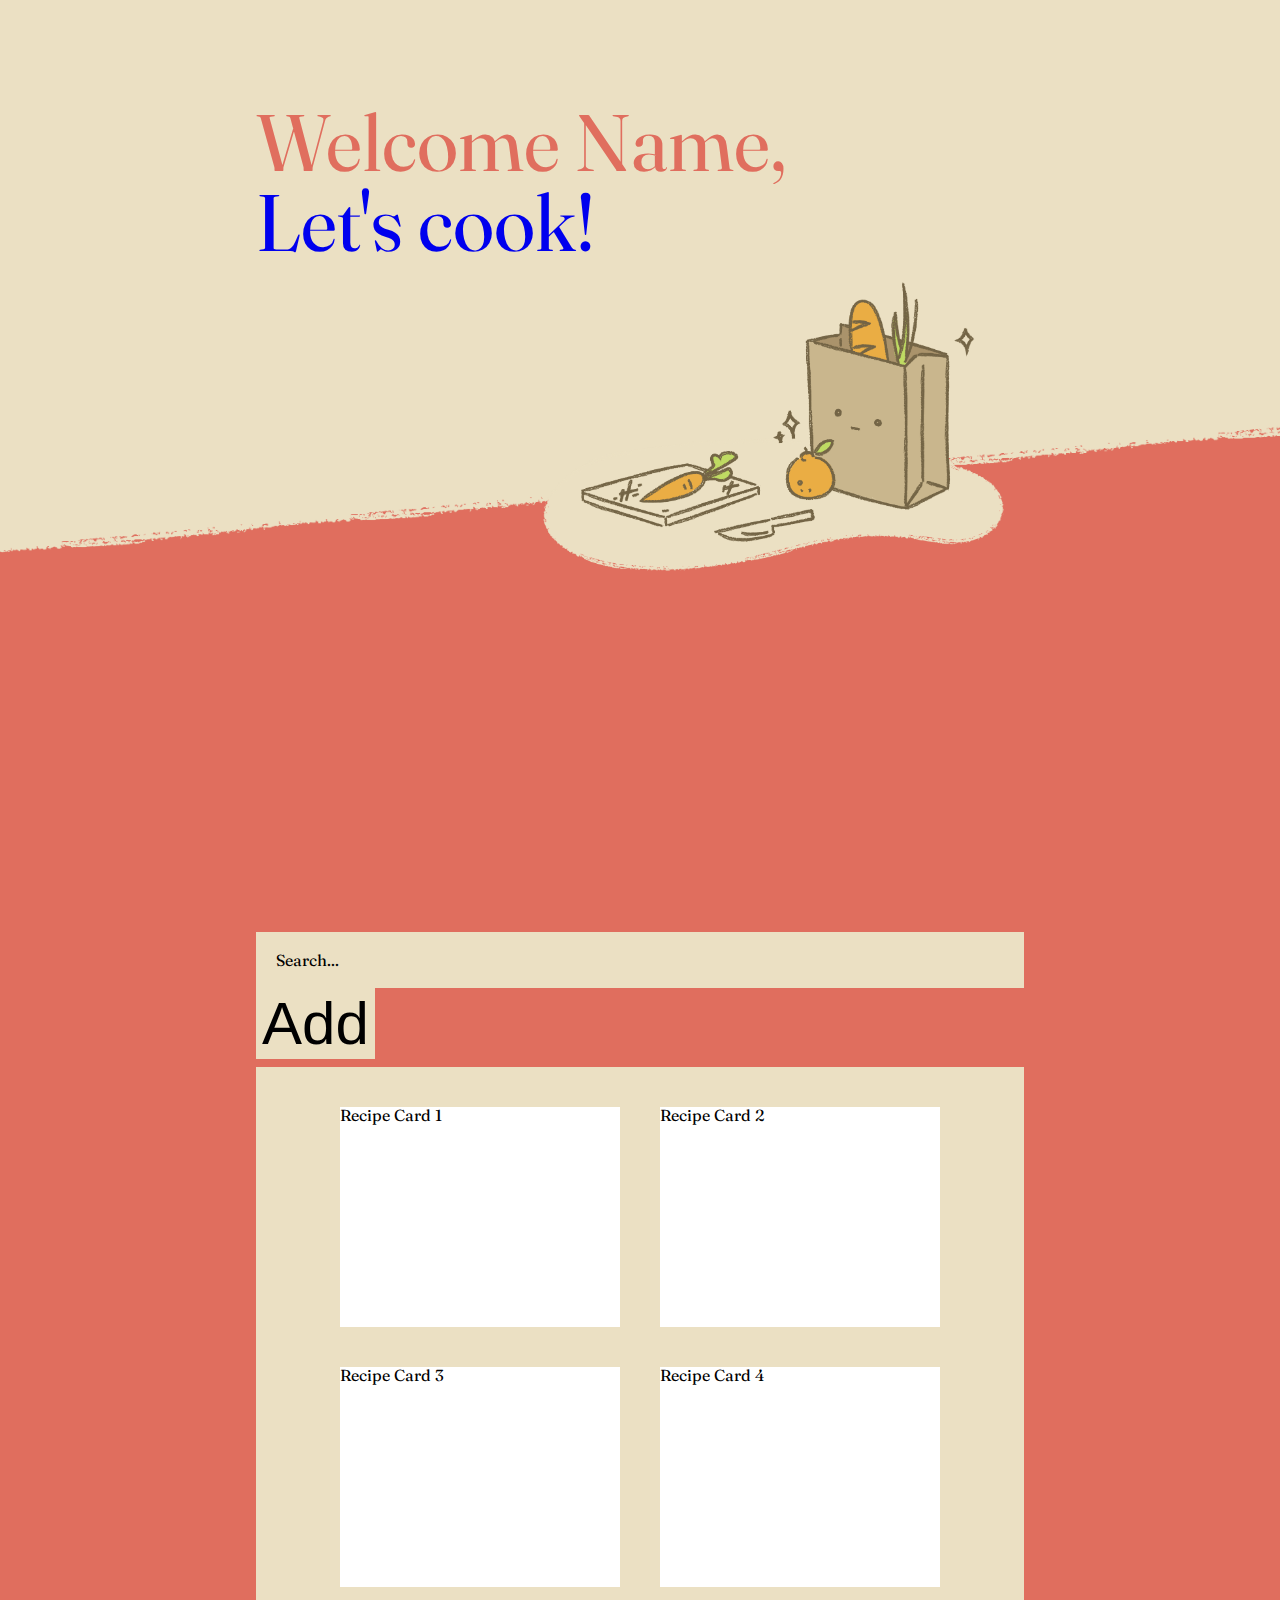
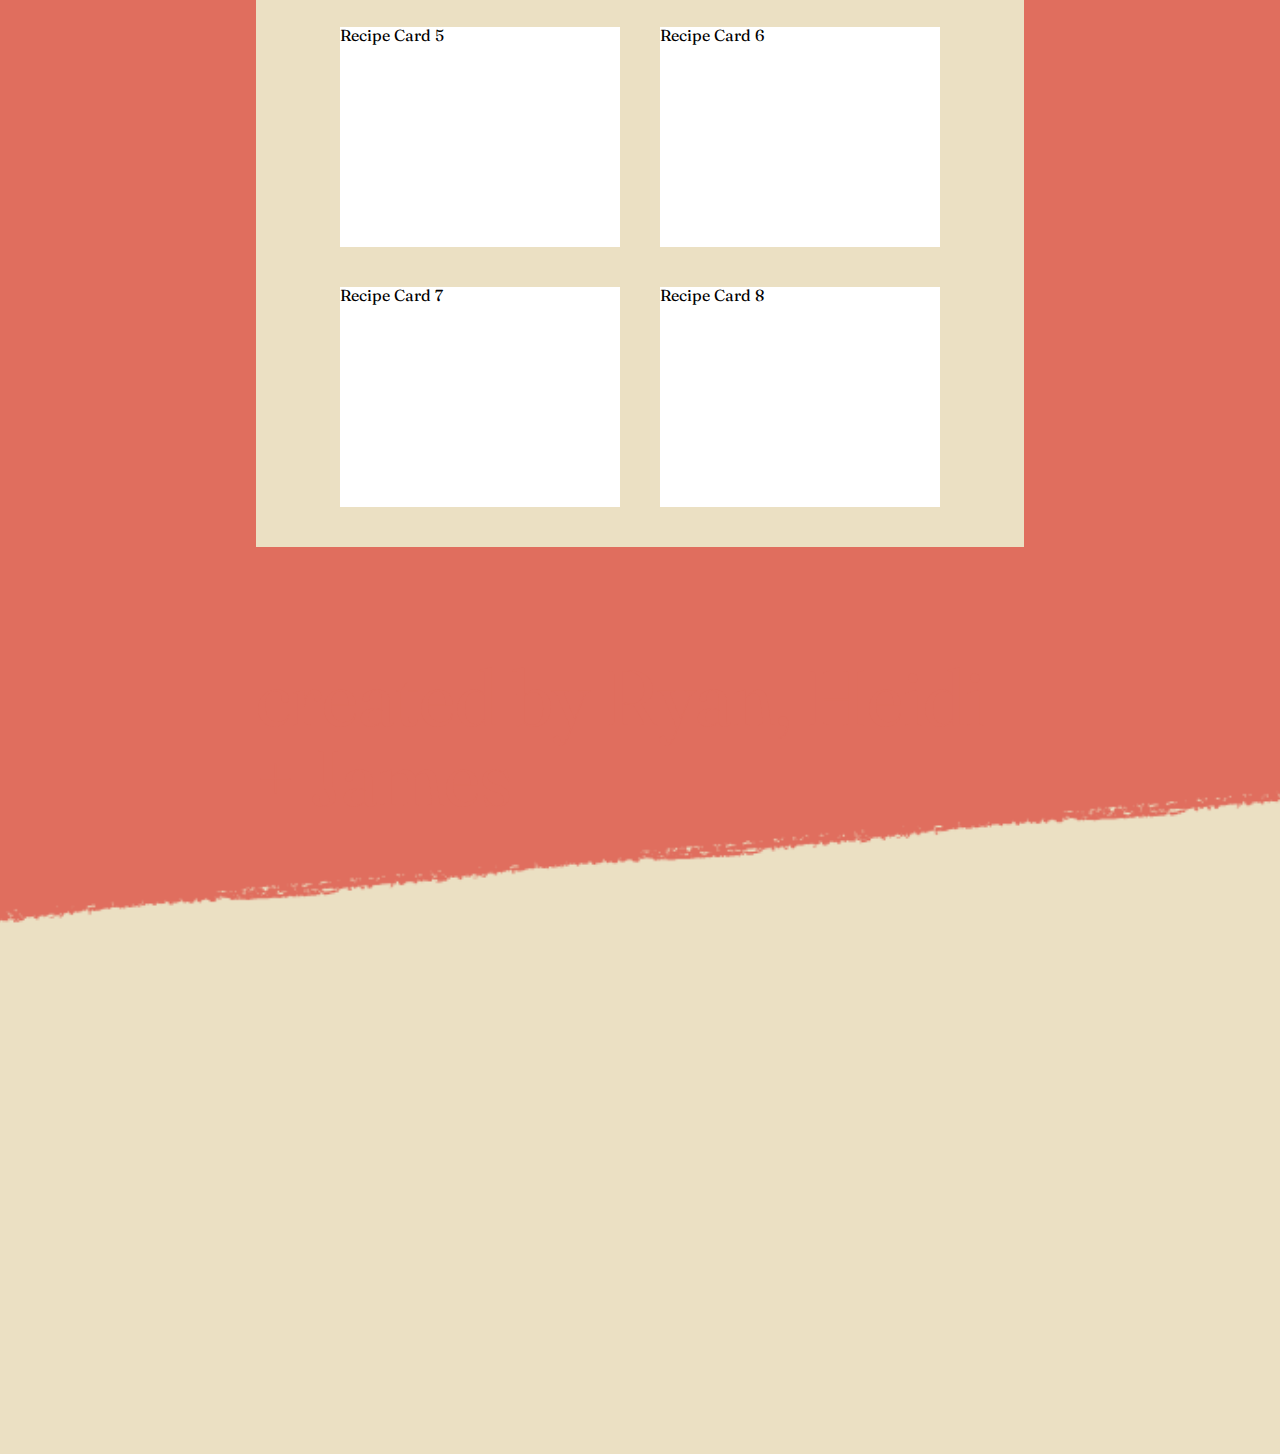
==== index.html @ f3c6aca8 "footer" ====
<!DOCTYPE html>
<html>
<head>
    <meta name="viewport" content="width=device-width, initial-scale=1">
    <link rel="stylesheet" type="text/css" href="css/style.css">
    <link href="https://fonts.googleapis.com/css2?family=Fraunces:ital,wght@1,600&display=swap" rel="stylesheet">
</head>
<body>

<!-- Header Start -->
<div class="head">
    <div id="welcome">
        Welcome Name, <br>
        <a href="#maincontent">Let's cook! </a> <br>
        <img id="welcomeart" src="img/bag.png" alt="Cute cutting board with brown grocery bag.">
    </div>
</div>
<!-- Header End -->

<!-- Content Start -->
<div id="addmenu">
    Add Manually / Add Via Link
    <br><br>
    <button onclick="toggleAdd()">Close</button><br>
</div>

<div id="maincontent">
    <br><br>
    <div id="searchbar">
        <div id="searchtext">
            Search...
        </div>
    </div>

    <button class="button" onclick="toggleAdd()">Add</button><br>

    <div id="recipegrid">
        <div class="recipecard">
            Recipe Card 1
        </div>
        <div class="recipecard">
            Recipe Card 2
        </div>
        <div class="recipecard">
            Recipe Card 3
        </div>
        <div class="recipecard">
            Recipe Card 4
        </div>
        <div class="recipecard">
            Recipe Card 5
        </div>
        <div class="recipecard">
            Recipe Card 6
        </div>
        <div class="recipecard">
            Recipe Card 7
        </div>
        <div class="recipecard">
            Recipe Card 8
        </div>
    </div>
</div>
<!-- Content End -->

<!-- Footer Start -->
<div class="foot">
    <div id="welcome">
      created by Ryan, Heidi + James <br>
        <!-- <img id="welcomeart" src="img/bag.png" alt="Cute cutting board with brown grocery bag."> -->
    </div>
</div>
<!-- Footer End -->

<script>
    function toggleAdd() {
      var x = document.getElementById("addmenu");
      if (x.style.display === "none") {
        x.style.display = "block";
      } else {
        x.style.display = "none";
      }
    }
</script>


</body>
</html>
---- css/style.css ----
/* RESET
   http://meyerweb.com/eric/tools/css/reset/ 2. v2.0 | 20110126
   License: none (public domain)
*/

html, body, div, span, applet, object, iframe,
h1, h2, h3, h4, h5, h6, p, blockquote, pre,
a, abbr, acronym, address, big, cite, code,
del, dfn, em, img, ins, kbd, q, s, samp,
small, strike, strong, sub, sup, tt, var,
b, u, i, center,
dl, dt, dd, ol, ul, li,
fieldset, form, label, legend,
table, caption, tbody, tfoot, thead, tr, th, td,
article, aside, canvas, details, embed,
figure, figcaption, footer, header, hgroup,
menu, nav, output, ruby, section, summary,
time, mark, audio, video {
  margin: 0;
  padding: 0;
  border: 0;
  font-size: 100%;
  font: inherit;
  vertical-align: baseline;
}
/* HTML5 display-role reset for older browsers */
article, aside, details, figcaption, figure,
footer, header, hgroup, menu, nav, section {
  display: block;
}
body {
  line-height: 1;
}
ol, ul {
  list-style: none;
}
blockquote, q {
  quotes: none;
}
blockquote:before, blockquote:after,
q:before, q:after {
  content: '';
  content: none;
}
table {
  border-collapse: collapse;
  border-spacing: 0;
}

/* END RESET */

/*
::-webkit-scrollbar {
  width: 10px;
}

::-webkit-scrollbar-track {
  background: #f1f1f1;
}

::-webkit-scrollbar-thumb {
  background: #888;
}

::-webkit-scrollbar-thumb:hover {
  background: #555;
}

::selection {
  background: #ebe0c3;
}
*/

a {
  text-decoration: none;
}

body, html {
    height: 100%;
    margin: 0;
}

body {
    background: #e06e5e;
    font-family: 'Fraunces', serif;
}

.head {
    background-image: url("../img/head.png");
    height: 100%;
    background-position: center;
    background-repeat: no-repeat;
    background-size: cover;
}

.foot {
    background-image: url("../img/foot.png");
    height: 100%;
    background-position: center;
    background-repeat: no-repeat;
    background-size: cover;
}

#welcome {
    margin: auto;
    font-size: 80px;
    color: #e06e5e;
    width: 60%;
    padding-top: 8%;
}

#welcomeart {
    margin: auto 0px auto auto;
    width: 60%;
    display:block;
    padding:20px;
}

#title {
    font-size: 60px;
}

#searchbar {
    background: #ebe0c3;
}

#searchtext {
   padding: 20px;
}

.button {
    font-size: 60px;
    background-color: #ebe0c3;
    border: none;
}

#recipegrid {
    background: #ebe0c3;
    display: flex;
    flex-direction: row;
    flex-wrap: wrap;
    margin-top: 1%;
    margin-bottom: 1%;
    padding: 20px;
    justify-content: center;
}

#maincontent {
    width:60%;
    margin: auto;
}

.recipecard {
    width: 280px;
    height: 220px;
    margin: 20px;
    background: white;
}

#addmenu {
    font-size: 20px;
    background: #ebe0c3;
    display: none;
    padding: 20px;
    width: 50%;
    height: 60%;
    margin: auto;
    position: fixed;
    left: 50%;
    top: 50%;
    transform: translate(-50%, -50%);
}

/* MOBILE */
@media screen and (max-width: 768px) {
    #welcome {
        font-size: 40px;
        width: 80%;
    }
    #welcomeart {
        margin: auto;
        width: 100%;
    }
    .bg {
        height: 50%;
    }
    #maincontent {
        width: 80%;
    }
    #searchbar {
      margin-top: 5%;
    }
}
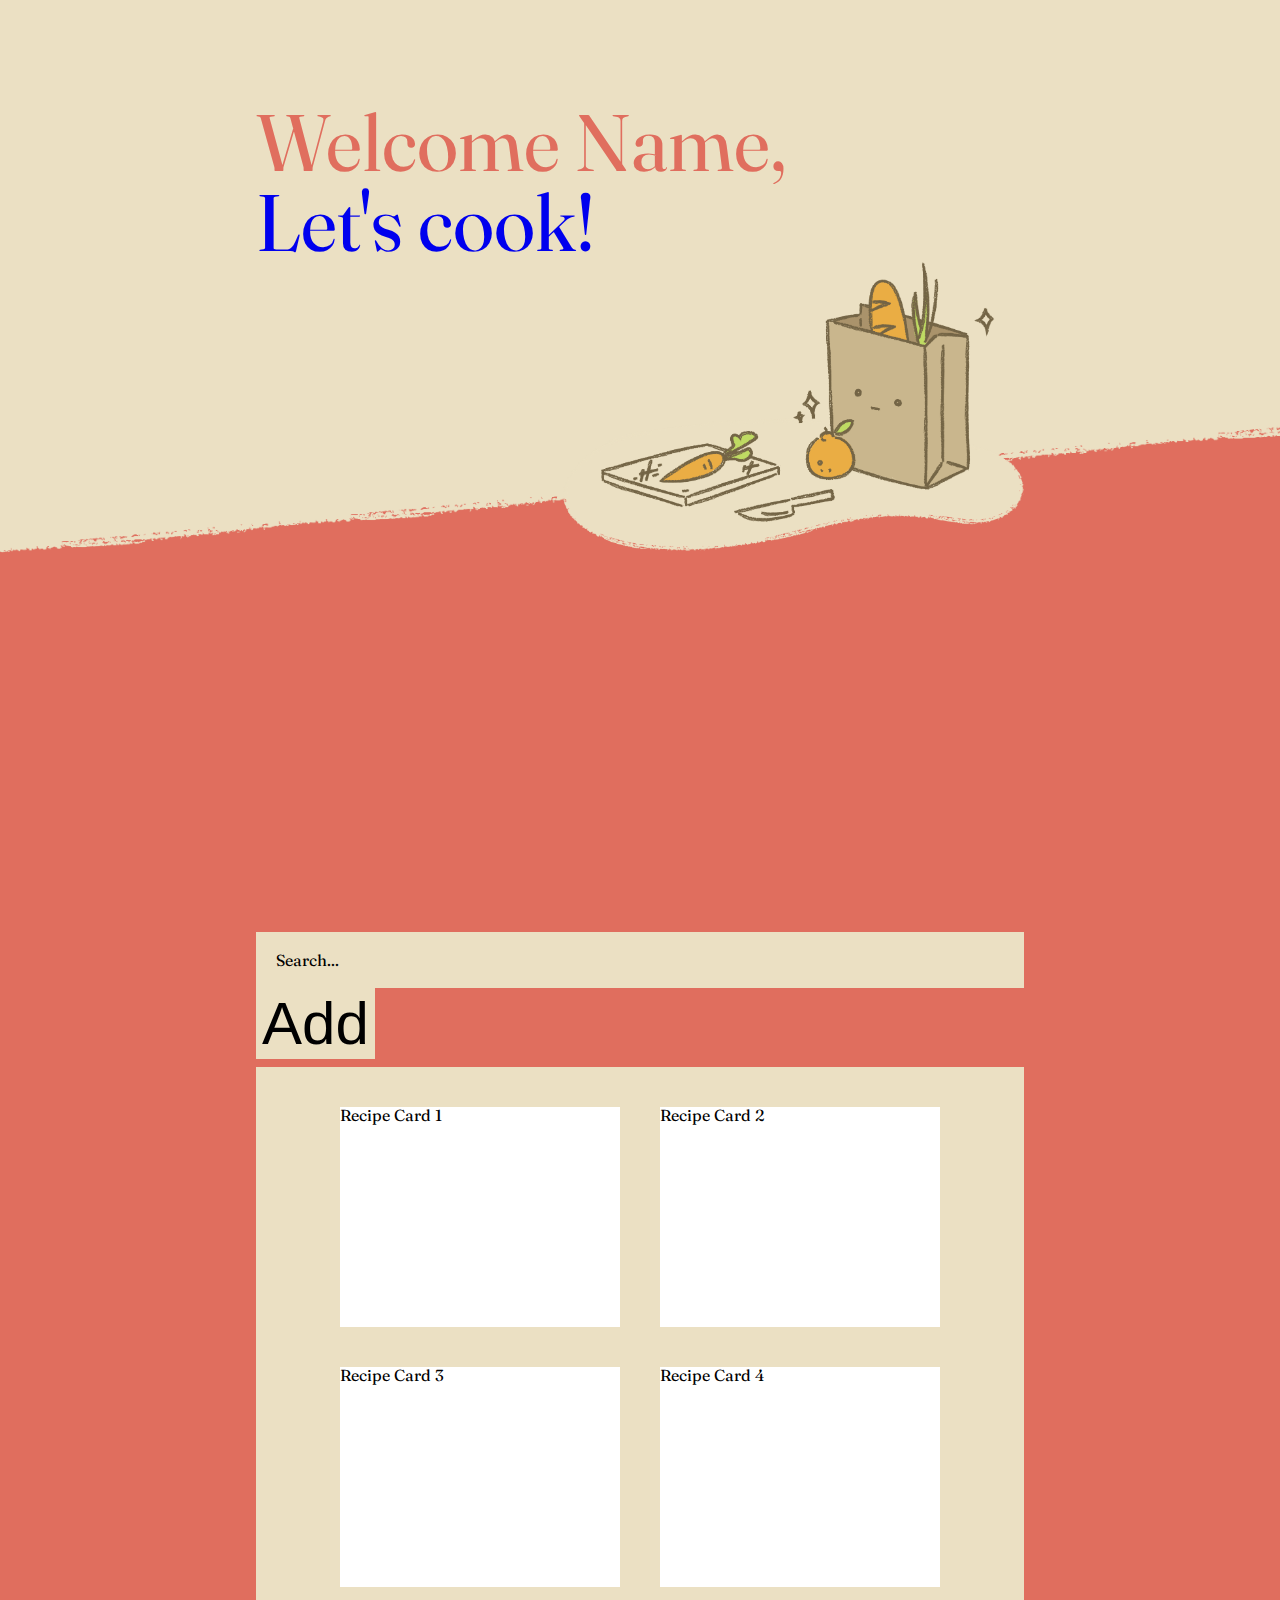
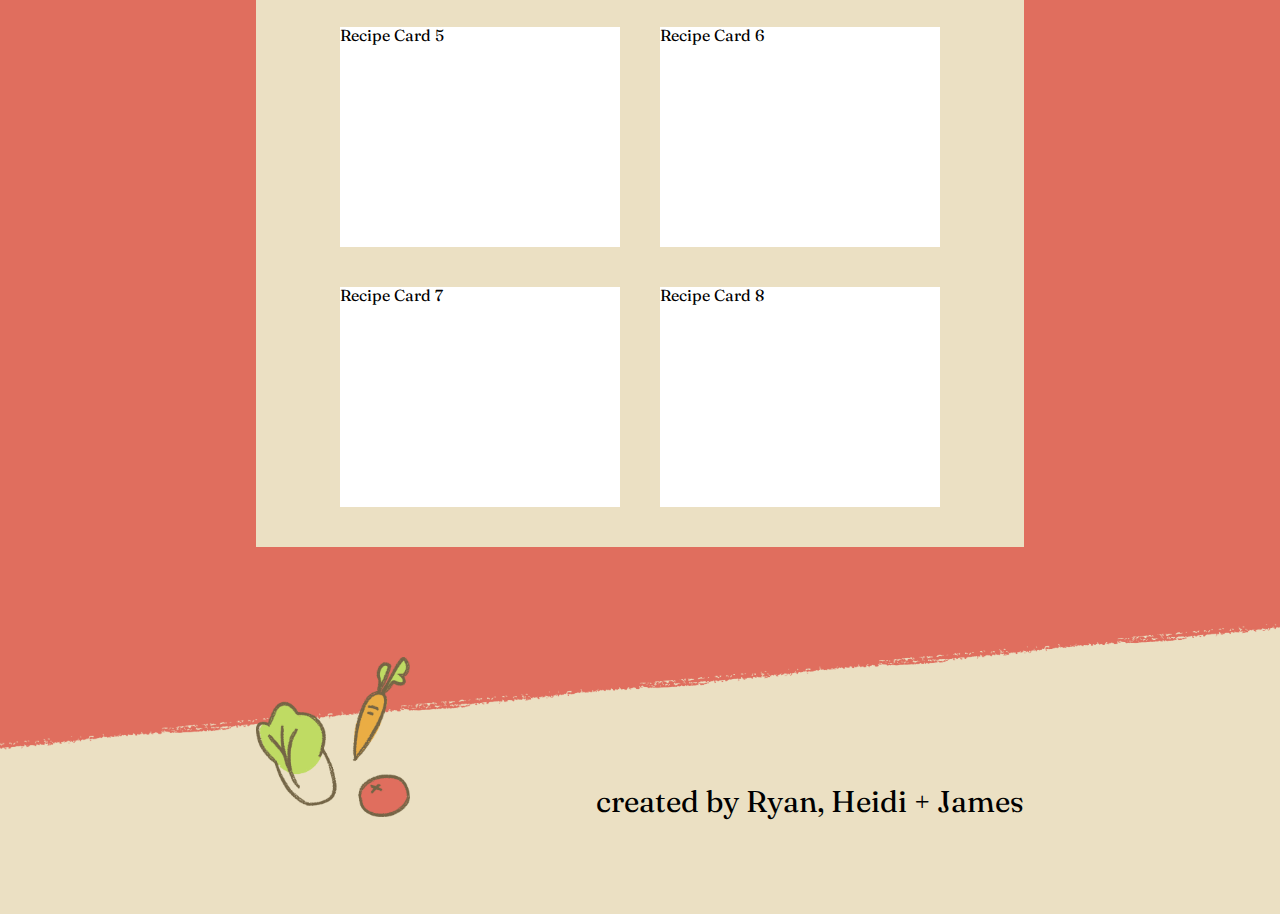
==== commit e62203bc: "footer" ====
--- a/index.html
+++ b/index.html
@@ -65,9 +65,9 @@
 
 <!-- Footer Start -->
 <div class="foot">
-    <div id="welcome">
+    <div id="goodbye">
+      <img id="goodbyeart" src="img/veg.png" alt="Vegetables.">
       created by Ryan, Heidi + James <br>
-        <!-- <img id="welcomeart" src="img/bag.png" alt="Cute cutting board with brown grocery bag."> -->
     </div>
 </div>
 <!-- Footer End -->
--- a/css/style.css
+++ b/css/style.css
@@ -93,14 +93,6 @@
     background-size: cover;
 }
 
-.foot {
-    background-image: url("../img/foot.png");
-    height: 100%;
-    background-position: center;
-    background-repeat: no-repeat;
-    background-size: cover;
-}
-
 #welcome {
     margin: auto;
     font-size: 80px;
@@ -113,7 +105,6 @@
     margin: auto 0px auto auto;
     width: 60%;
     display:block;
-    padding:20px;
 }
 
 #title {
@@ -171,6 +162,32 @@
     transform: translate(-50%, -50%);
 }
 
+.foot {
+    background-image: url("../img/foot.png");
+    height: 40%;
+    background-position: center;
+    background-repeat: no-repeat;
+    background-size: cover;
+}
+
+#goodbye {
+    font-size: 30px;
+    color: black;
+    margin: auto;
+    width: 60%;
+    padding-top: 8%;
+    display: flex;
+    justify-content: space-between;
+    flex-direction: row;
+    align-items: flex-end;
+}
+
+#goodbyeart {
+    margin: auto auto 0px 0px;
+    width: 20%;
+    display:block;
+}
+
 /* MOBILE */
 @media screen and (max-width: 768px) {
     #welcome {
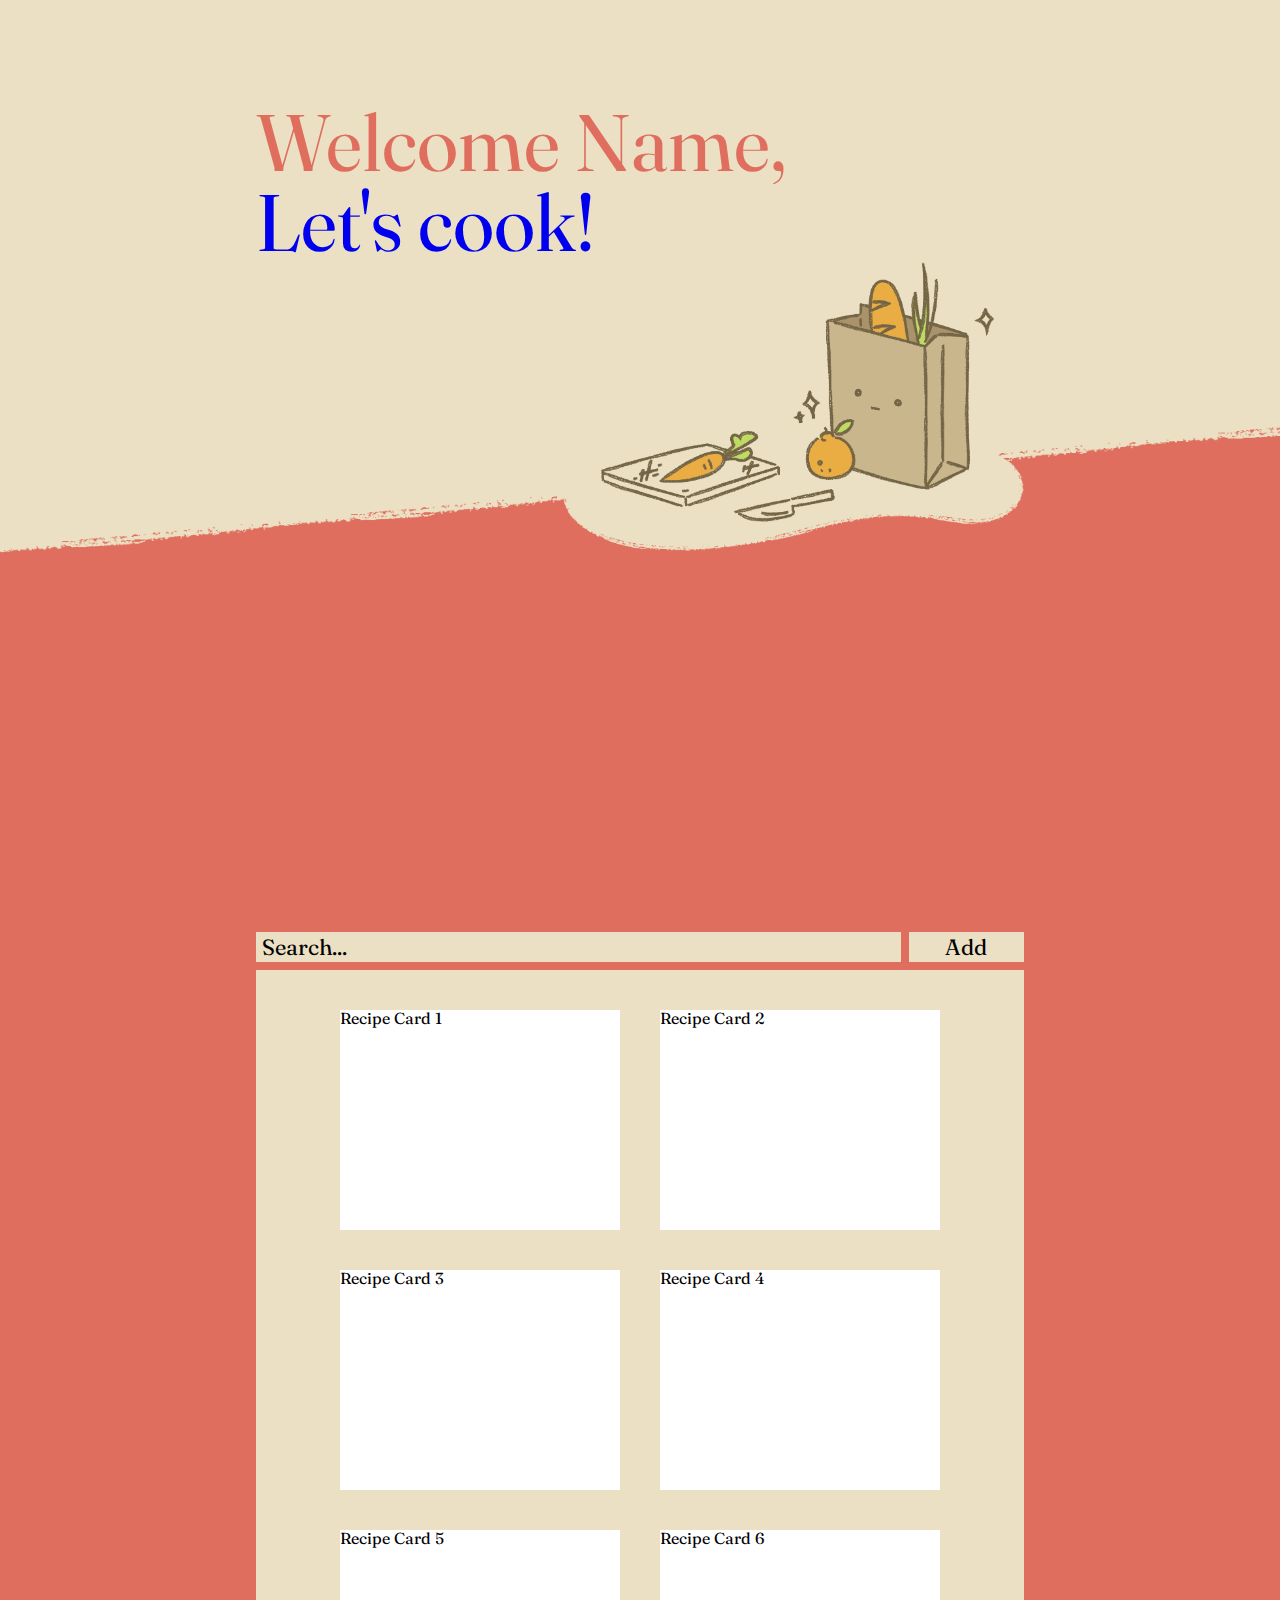
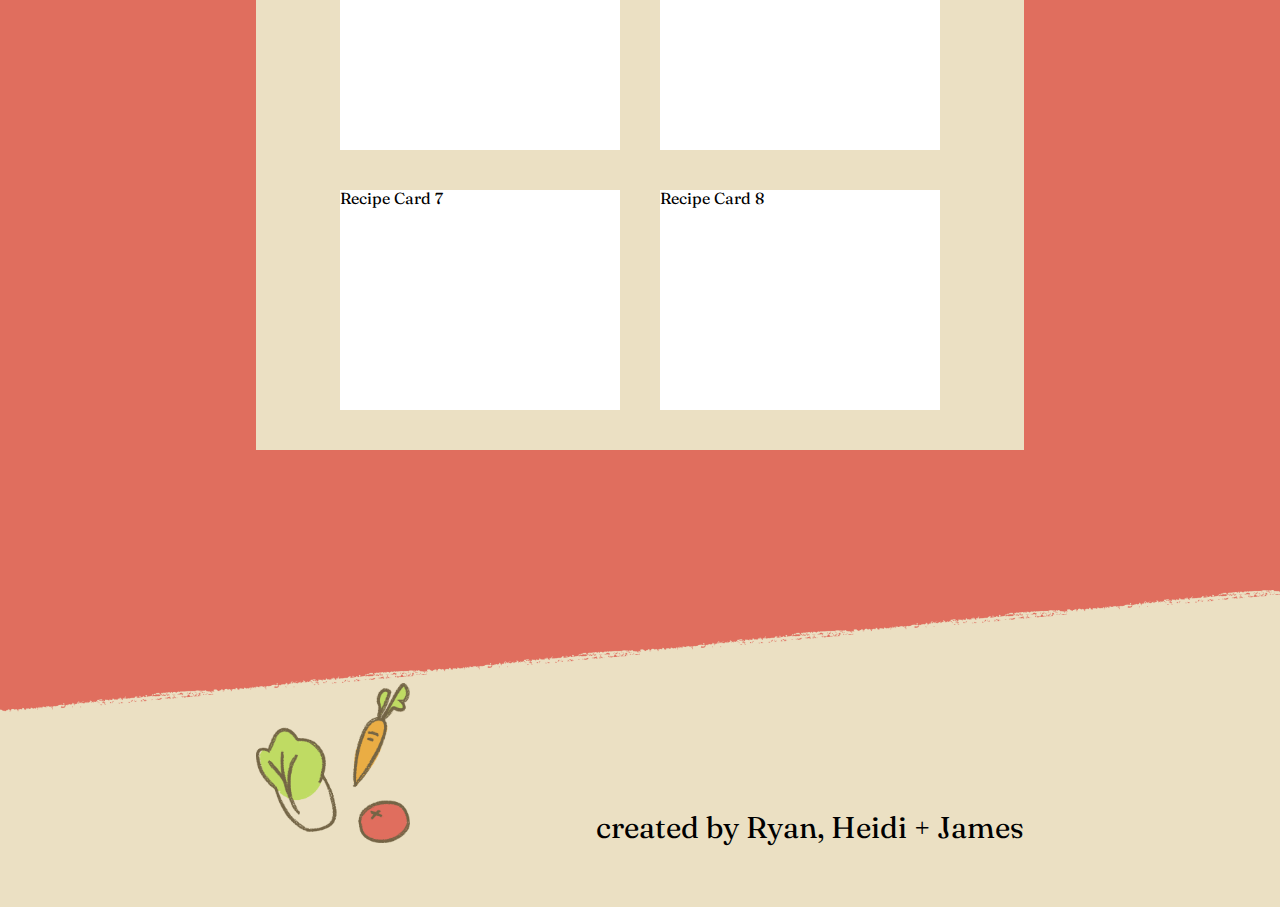
==== commit 932e06d8: "footer finally, search and add bar" ====
--- a/index.html
+++ b/index.html
@@ -26,13 +26,18 @@
 
 <div id="maincontent">
     <br><br>
-    <div id="searchbar">
-        <div id="searchtext">
-            Search...
+    <div id="searchaddbar">
+        <div id="searchbar">
+            <div id="searchbutton">
+                <button class="button">Search...</button><br>
+            </div>
+        </div>
+        <div id="addbutton">
+            <button class="button" onclick="toggleAdd()">Add</button><br>
         </div>
     </div>
 
-    <button class="button" onclick="toggleAdd()">Add</button><br>
+    
 
     <div id="recipegrid">
         <div class="recipecard">
--- a/css/style.css
+++ b/css/style.css
@@ -67,7 +67,7 @@
 }
 
 ::selection {
-  background: #ebe0c3;
+  background: var(--beige);
 }
 */
 
@@ -81,7 +81,9 @@
 }
 
 body {
-    background: #e06e5e;
+    --red: #e06e5e;
+    --beige: #ebe0c3;
+    background: var(--red);
     font-family: 'Fraunces', serif;
 }
 
@@ -96,7 +98,7 @@
 #welcome {
     margin: auto;
     font-size: 80px;
-    color: #e06e5e;
+    color: var(--red);
     width: 60%;
     padding-top: 8%;
 }
@@ -112,21 +114,32 @@
 }
 
 #searchbar {
-    background: #ebe0c3;
-}
-
-#searchtext {
-   padding: 20px;
+    background: var(--beige);
+    width:84%;
+}
+
+#searchbutton {
+   font-size: 22px;
 }
 
 .button {
-    font-size: 60px;
-    background-color: #ebe0c3;
+    font-size: 22px;
+    background-color: var(--beige);
     border: none;
+    font-family: 'Fraunces', serif;
+}
+
+#addbutton {
+    font-size: 22px;
+    background-color: var(--beige);
+    border: none;
+    font-family: 'Fraunces', serif;
+    width:15%;
+    text-align: center;
 }
 
 #recipegrid {
-    background: #ebe0c3;
+    background: var(--beige);
     display: flex;
     flex-direction: row;
     flex-wrap: wrap;
@@ -141,6 +154,18 @@
     margin: auto;
 }
 
+#searchaddbar {
+    /* display: grid;
+    height: 50%;
+    grid-template-columns: 1fr .1fr;
+    grid-template-rows: 1fr; */
+    display: flex;
+    height: 20%;
+    justify-content: space-between;
+    flex-direction: row;
+    align-items: flex-end;
+}
+
 .recipecard {
     width: 280px;
     height: 220px;
@@ -150,7 +175,7 @@
 
 #addmenu {
     font-size: 20px;
-    background: #ebe0c3;
+    background: var(--beige);
     display: none;
     padding: 20px;
     width: 50%;
@@ -164,18 +189,20 @@
 
 .foot {
     background-image: url("../img/foot.png");
-    height: 40%;
+    height: 50%;
     background-position: center;
     background-repeat: no-repeat;
     background-size: cover;
 }
 
 #goodbye {
+    box-sizing: border-box;
     font-size: 30px;
     color: black;
     margin: auto;
+    height: 100%;
     width: 60%;
-    padding-top: 8%;
+    padding-bottom: 5%;
     display: flex;
     justify-content: space-between;
     flex-direction: row;
@@ -207,4 +234,14 @@
     #searchbar {
       margin-top: 5%;
     }
-}
+    #goodbyeart {
+        margin: auto auto 10% auto;
+        width: 60%;
+    }
+    #goodbye {
+        flex-direction: column;
+        font-size:22px;
+        justify-content: flex-start;
+        align-items: center;
+    }
+}
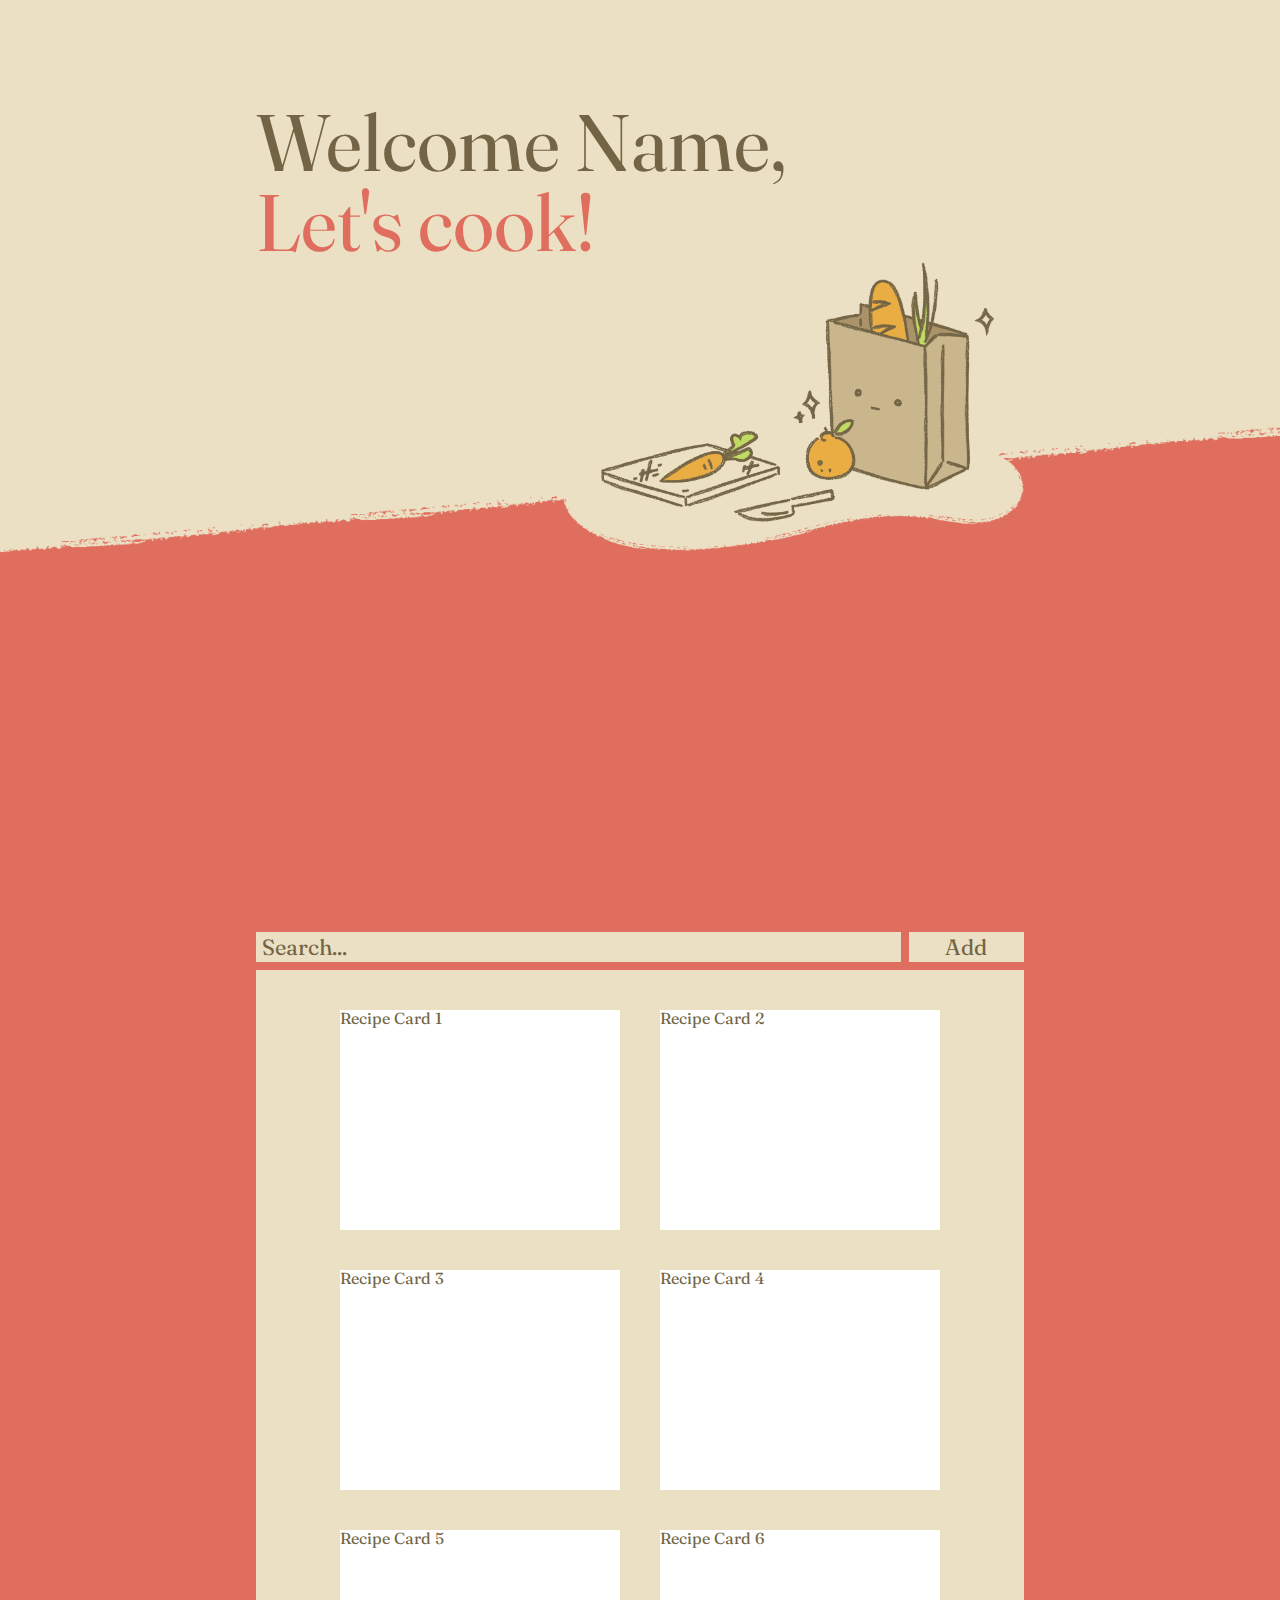
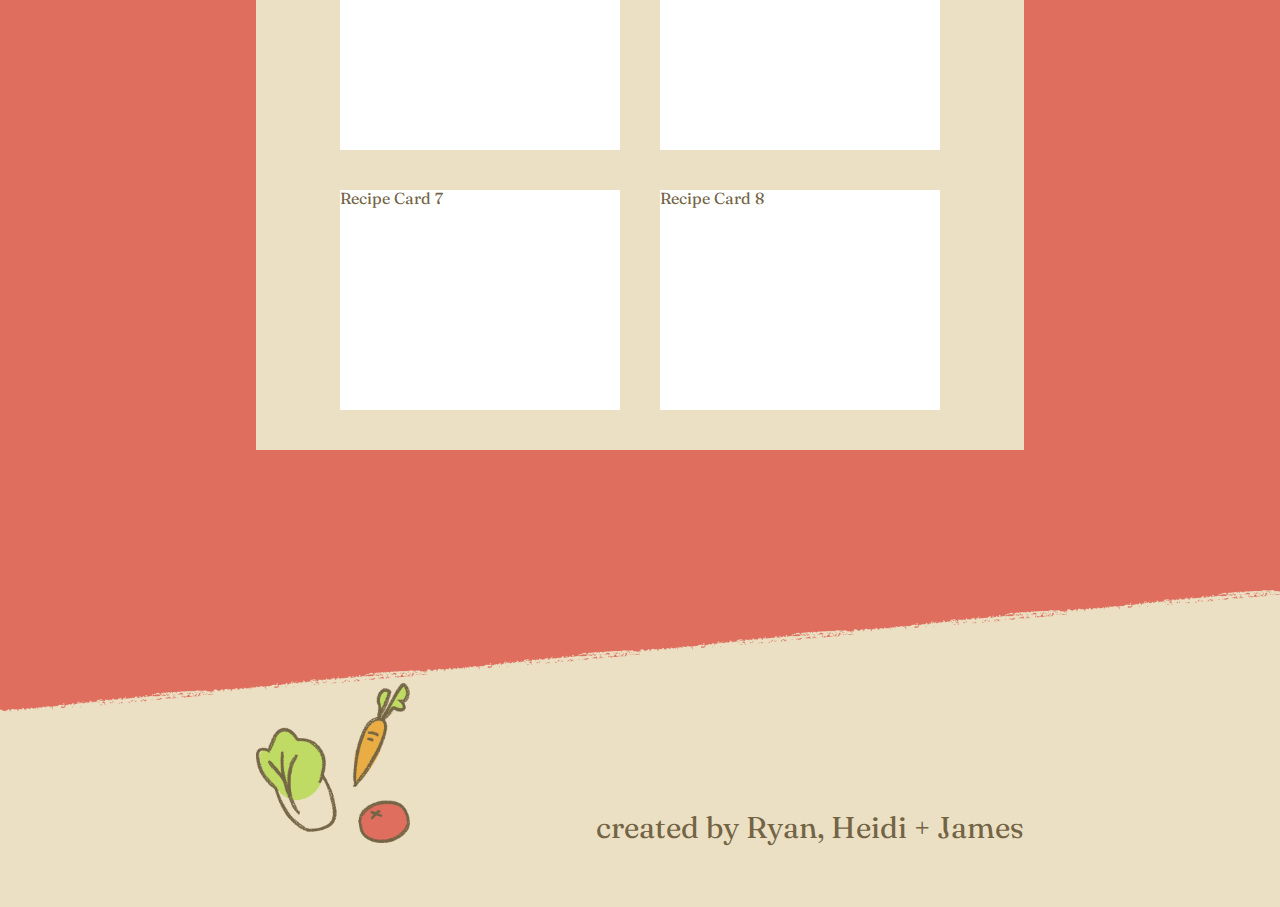
==== commit 9d45ff68: "color changes" ====
--- a/index.html
+++ b/index.html
@@ -36,8 +36,6 @@
             <button class="button" onclick="toggleAdd()">Add</button><br>
         </div>
     </div>
-
-    
 
     <div id="recipegrid">
         <div class="recipecard">
--- a/css/style.css
+++ b/css/style.css
@@ -83,9 +83,12 @@
 body {
     --red: #e06e5e;
     --beige: #ebe0c3;
+    --green: #bfdb63;
+    --brown: #736445;
     background: var(--red);
     font-family: 'Fraunces', serif;
-}
+    color: var(--brown);
+  }
 
 .head {
     background-image: url("../img/head.png");
@@ -98,7 +101,7 @@
 #welcome {
     margin: auto;
     font-size: 80px;
-    color: var(--red);
+    color: var(--brown);
     width: 60%;
     padding-top: 8%;
 }
@@ -107,6 +110,10 @@
     margin: auto 0px auto auto;
     width: 60%;
     display:block;
+}
+
+#welcome a {
+  color: var(--red);
 }
 
 #title {
@@ -127,6 +134,7 @@
     background-color: var(--beige);
     border: none;
     font-family: 'Fraunces', serif;
+    color: var(--brown);
 }
 
 #addbutton {
@@ -198,7 +206,7 @@
 #goodbye {
     box-sizing: border-box;
     font-size: 30px;
-    color: black;
+    color: var(--brown);
     margin: auto;
     height: 100%;
     width: 60%;
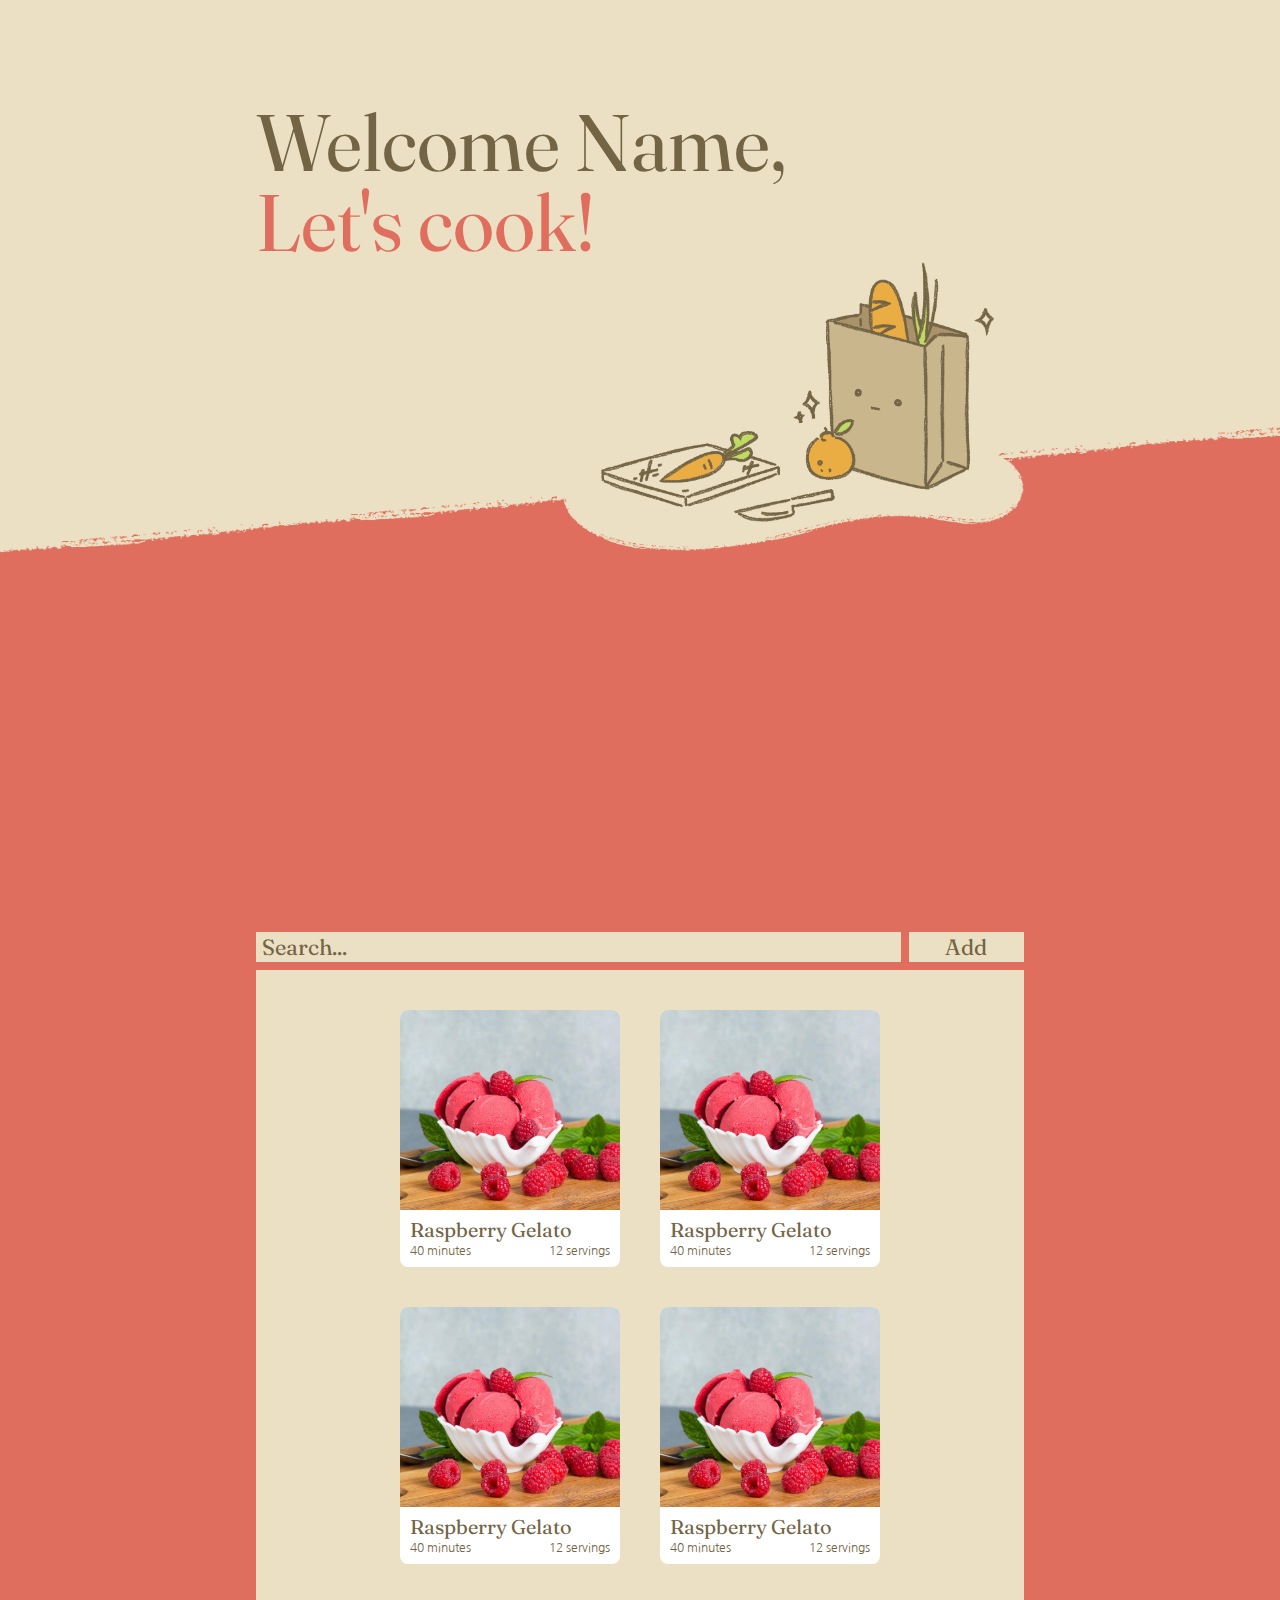
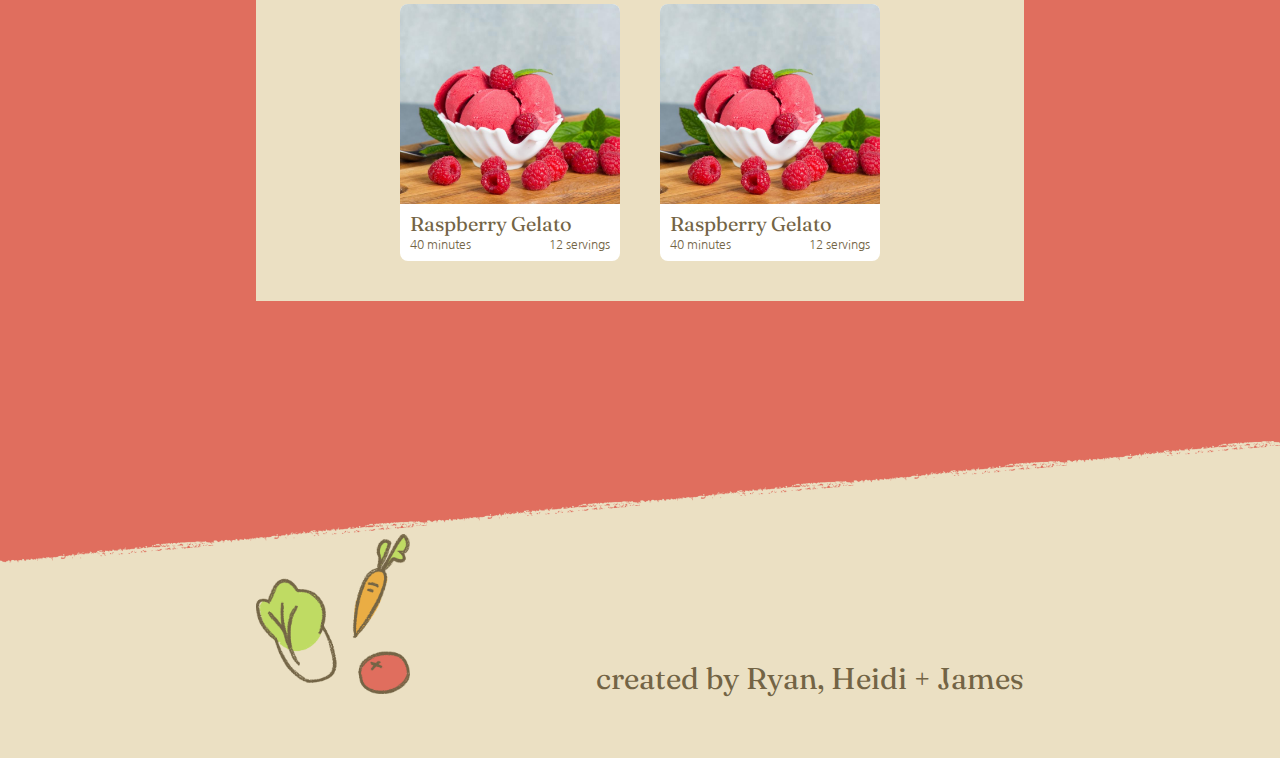
==== commit 515fc776: "recipe cards" ====
--- a/index.html
+++ b/index.html
@@ -4,6 +4,7 @@
     <meta name="viewport" content="width=device-width, initial-scale=1">
     <link rel="stylesheet" type="text/css" href="css/style.css">
     <link href="https://fonts.googleapis.com/css2?family=Fraunces:ital,wght@1,600&display=swap" rel="stylesheet">
+    <link href="https://fonts.googleapis.com/css2?family=Nanum+Gothic&display=swap" rel="stylesheet">
 </head>
 <body>
 
@@ -39,28 +40,64 @@
 
     <div id="recipegrid">
         <div class="recipecard">
-            Recipe Card 1
+            <img class="recipeimg" src="img/raspberryGelato.jpg" alt="Raspberry Gelato">
+            <div class="recipetext">
+                <div class="recipetitle">Raspberry Gelato</div>
+                <div class="recipeinfo">
+                   <div>40 minutes</div> 
+                   <div>12 servings</div>
+                </div>
+            </div>
         </div>
         <div class="recipecard">
-            Recipe Card 2
+            <img class="recipeimg" src="img/raspberryGelato.jpg" alt="Raspberry Gelato">
+            <div class="recipetext">
+                <div class="recipetitle">Raspberry Gelato</div>
+                <div class="recipeinfo">
+                   <div>40 minutes</div> 
+                   <div>12 servings</div>
+                </div>
+            </div>
         </div>
         <div class="recipecard">
-            Recipe Card 3
+            <img class="recipeimg" src="img/raspberryGelato.jpg" alt="Raspberry Gelato">
+            <div class="recipetext">
+                <div class="recipetitle">Raspberry Gelato</div>
+                <div class="recipeinfo">
+                   <div>40 minutes</div> 
+                   <div>12 servings</div>
+                </div>
+            </div>
         </div>
         <div class="recipecard">
-            Recipe Card 4
+            <img class="recipeimg" src="img/raspberryGelato.jpg" alt="Raspberry Gelato">
+            <div class="recipetext">
+                <div class="recipetitle">Raspberry Gelato</div>
+                <div class="recipeinfo">
+                   <div>40 minutes</div> 
+                   <div>12 servings</div>
+                </div>
+            </div>
         </div>
         <div class="recipecard">
-            Recipe Card 5
+            <img class="recipeimg" src="img/raspberryGelato.jpg" alt="Raspberry Gelato">
+            <div class="recipetext">
+                <div class="recipetitle">Raspberry Gelato</div>
+                <div class="recipeinfo">
+                   <div>40 minutes</div> 
+                   <div>12 servings</div>
+                </div>
+            </div>
         </div>
         <div class="recipecard">
-            Recipe Card 6
-        </div>
-        <div class="recipecard">
-            Recipe Card 7
-        </div>
-        <div class="recipecard">
-            Recipe Card 8
+            <img class="recipeimg" src="img/raspberryGelato.jpg" alt="Raspberry Gelato">
+            <div class="recipetext">
+                <div class="recipetitle">Raspberry Gelato</div>
+                <div class="recipeinfo">
+                   <div>40 minutes</div> 
+                   <div>12 servings</div>
+                </div>
+            </div>
         </div>
     </div>
 </div>
--- a/css/style.css
+++ b/css/style.css
@@ -175,10 +175,36 @@
 }
 
 .recipecard {
-    width: 280px;
-    height: 220px;
+    width: 220px;
+    height: auto;
     margin: 20px;
     background: white;
+    display: flex;
+    flex-direction: column;
+    border-radius: 8px;
+}
+
+.recipeimg {
+  height: 200px;
+  object-fit: cover;
+  border-radius: 8px 8px 0px 0px;
+}
+
+.recipetext {
+  padding: 10px;
+  font-size:12px;
+}
+
+.recipetitle {
+  font-size:20px;
+  padding-bottom:5px;
+}
+
+.recipeinfo {
+  font-family: 'Nanum Gothic', sans-serif;
+  display: flex;
+  flex-direction: row;
+  justify-content: space-between;
 }
 
 #addmenu {
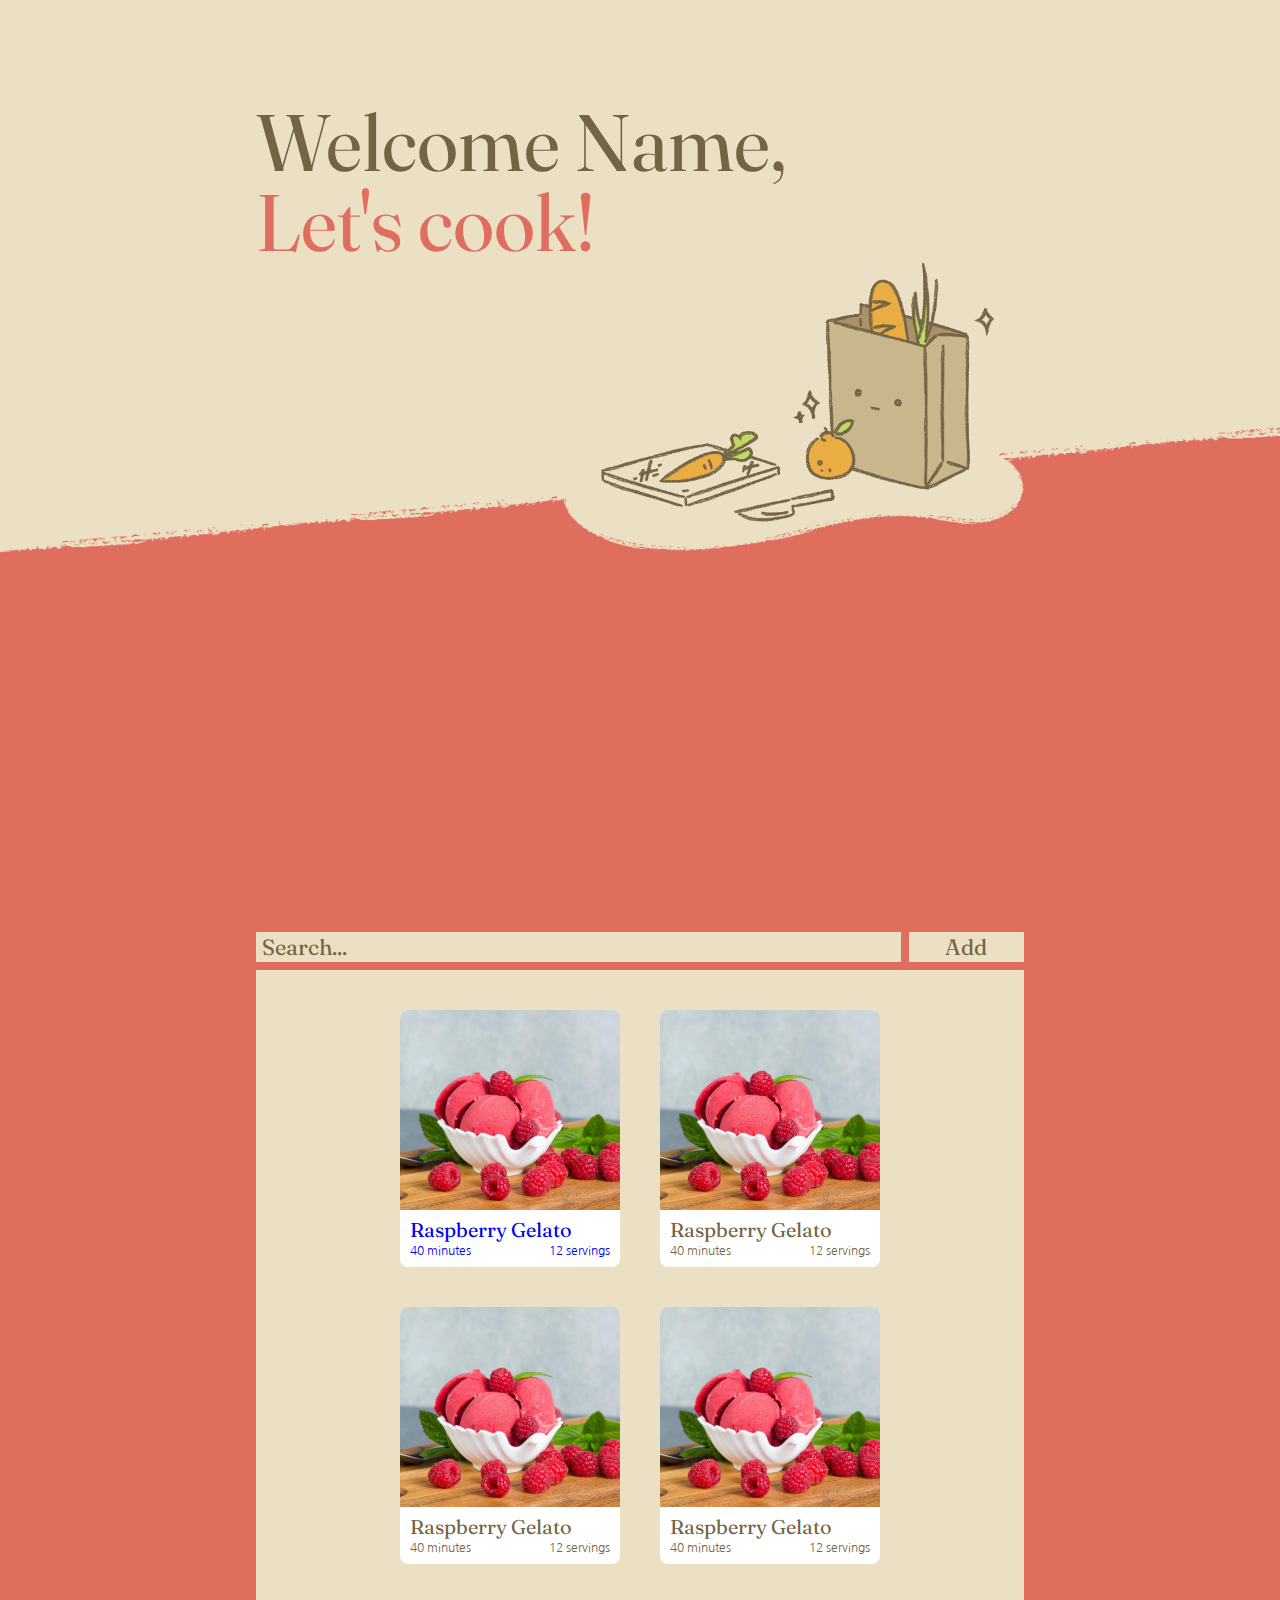
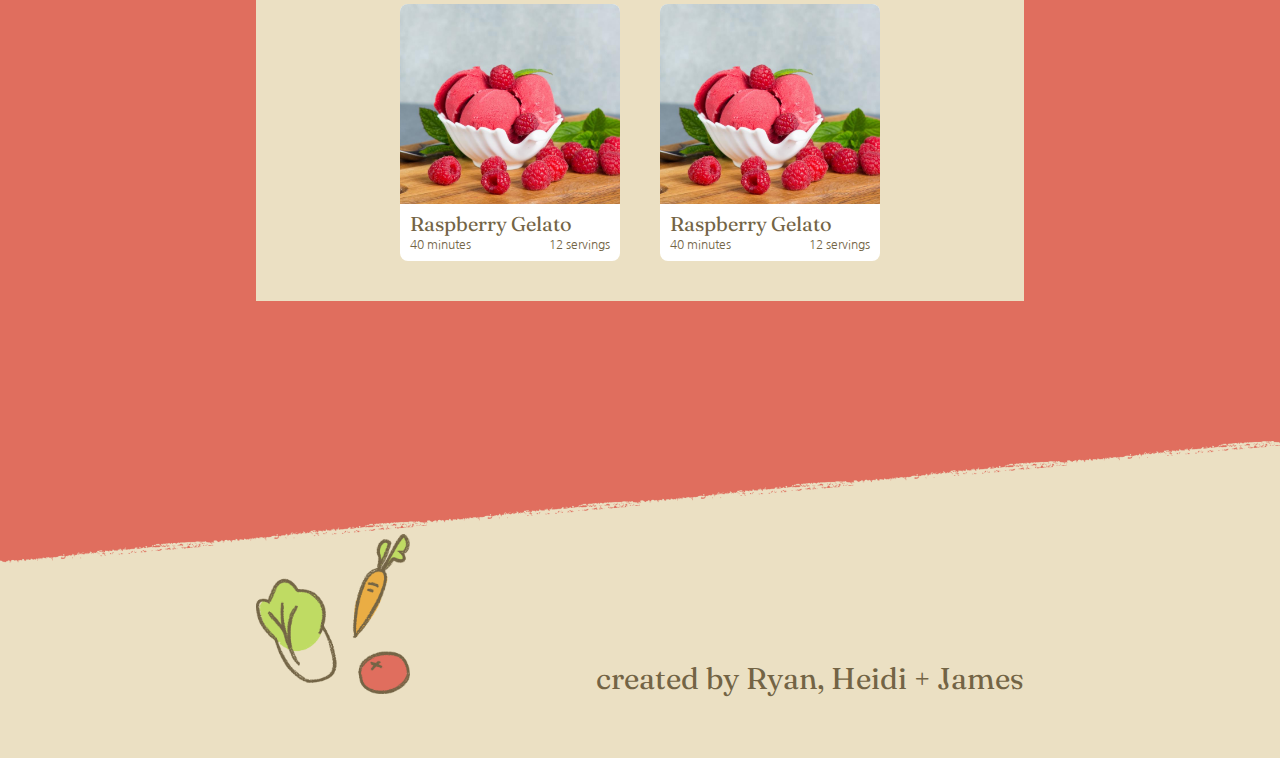
==== commit 1533bf46: "starting recipe page" ====
--- a/index.html
+++ b/index.html
@@ -39,16 +39,18 @@
     </div>
 
     <div id="recipegrid">
-        <div class="recipecard">
-            <img class="recipeimg" src="img/raspberryGelato.jpg" alt="Raspberry Gelato">
-            <div class="recipetext">
-                <div class="recipetitle">Raspberry Gelato</div>
-                <div class="recipeinfo">
-                   <div>40 minutes</div> 
-                   <div>12 servings</div>
-                </div>
+        <a href="recipe.html"> 
+            <div class="recipecard">
+                <img class="recipeimg" src="img/raspberryGelato.jpg" alt="Raspberry Gelato">
+                <div class="recipetext">
+                    <div class="recipetitle">Raspberry Gelato</div>
+                    <div class="recipeinfo">
+                    <div>40 minutes</div> 
+                    <div>12 servings</div>
+                    </div>
+                </div> 
             </div>
-        </div>
+        </a>
         <div class="recipecard">
             <img class="recipeimg" src="img/raspberryGelato.jpg" alt="Raspberry Gelato">
             <div class="recipetext">
--- a/css/style.css
+++ b/css/style.css
@@ -157,6 +157,13 @@
     justify-content: center;
 }
 
+#recipe {
+  width:100%;
+  background-color: var(--beige);
+  height: 500px;
+  margin-top:5%;
+}
+
 #maincontent {
     width:60%;
     margin: auto;
@@ -246,13 +253,16 @@
 #goodbyeart {
     margin: auto auto 0px 0px;
     width: 20%;
-    display:block;
+    display: block;
 }
 
 /* MOBILE */
 @media screen and (max-width: 768px) {
+    .head {
+      height: 65%;
+    }
     #welcome {
-        font-size: 40px;
+        font-size: 50px;
         width: 80%;
     }
     #welcomeart {
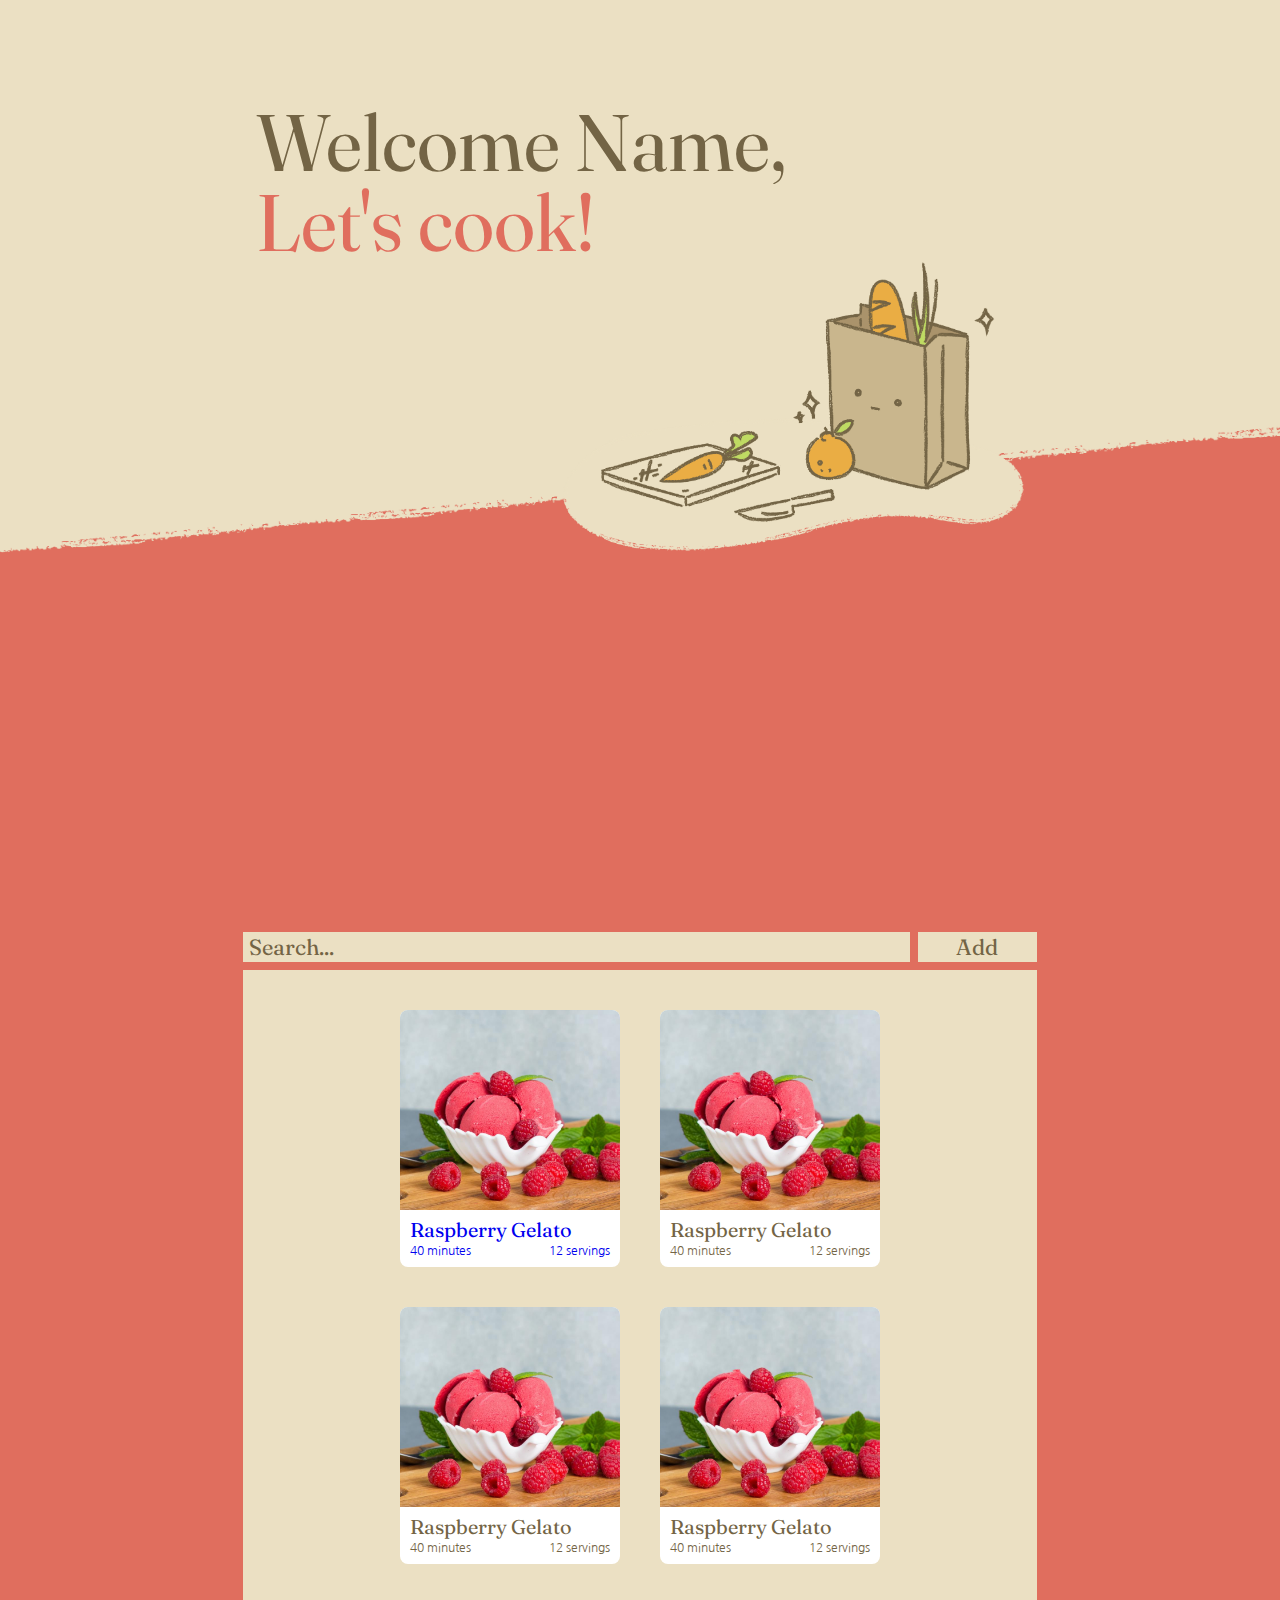
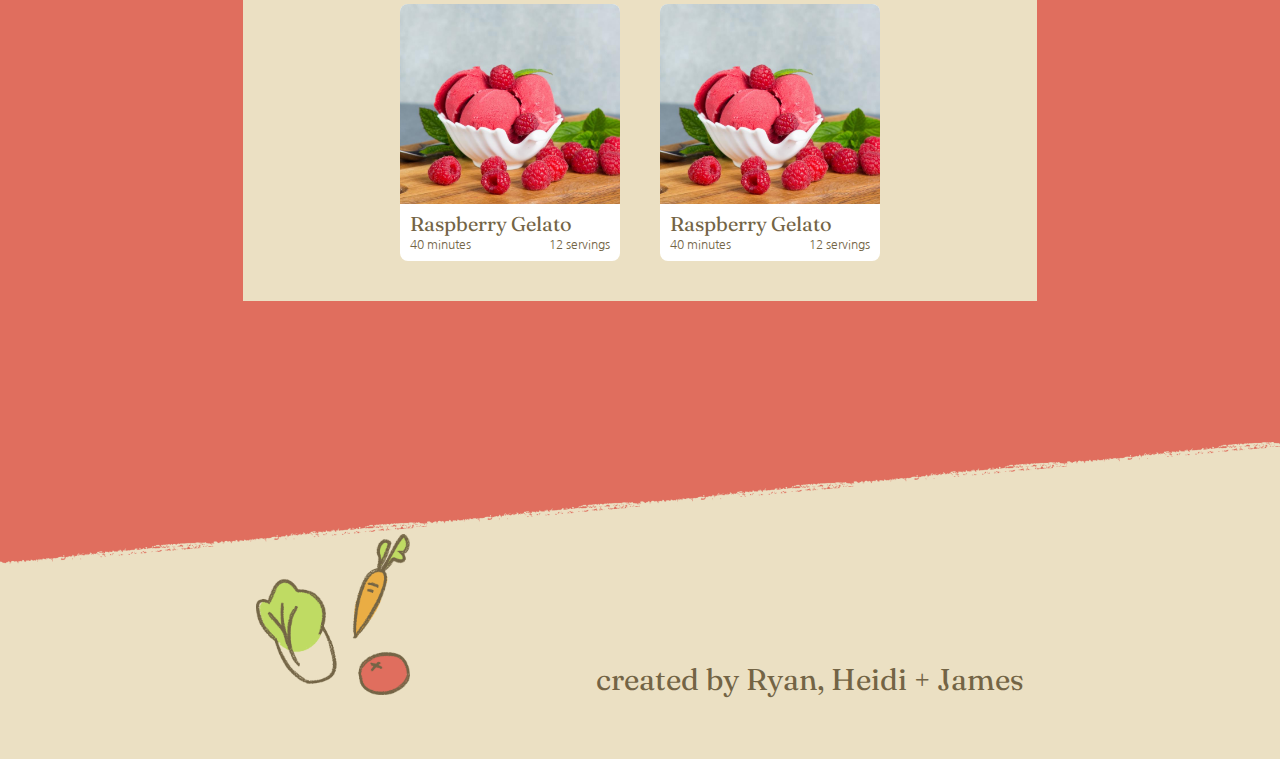
==== commit d0663a65: "recipe page edits and basic formatting" ====
--- a/index.html
+++ b/index.html
@@ -5,6 +5,7 @@
     <link rel="stylesheet" type="text/css" href="css/style.css">
     <link href="https://fonts.googleapis.com/css2?family=Fraunces:ital,wght@1,600&display=swap" rel="stylesheet">
     <link href="https://fonts.googleapis.com/css2?family=Nanum+Gothic&display=swap" rel="stylesheet">
+    <link href="https://fonts.googleapis.com/css2?family=Josefin+Sans:wght@300;400;600&display=swap" rel="stylesheet">
 </head>
 <body>
 
@@ -38,64 +39,64 @@
         </div>
     </div>
 
-    <div id="recipegrid">
+    <div id="cardgrid">
         <a href="recipe.html"> 
-            <div class="recipecard">
-                <img class="recipeimg" src="img/raspberryGelato.jpg" alt="Raspberry Gelato">
-                <div class="recipetext">
-                    <div class="recipetitle">Raspberry Gelato</div>
-                    <div class="recipeinfo">
+            <div class="card">
+                <img class="cardimg" src="img/raspberryGelato.jpg" alt="Raspberry Gelato">
+                <div class="cardtext">
+                    <div class="cardtitle">Raspberry Gelato</div>
+                    <div class="cardinfo">
                     <div>40 minutes</div> 
                     <div>12 servings</div>
                     </div>
                 </div> 
             </div>
         </a>
-        <div class="recipecard">
-            <img class="recipeimg" src="img/raspberryGelato.jpg" alt="Raspberry Gelato">
-            <div class="recipetext">
-                <div class="recipetitle">Raspberry Gelato</div>
-                <div class="recipeinfo">
+        <div class="card">
+            <img class="cardimg" src="img/raspberryGelato.jpg" alt="Raspberry Gelato">
+            <div class="cardtext">
+                <div class="cardtitle">Raspberry Gelato</div>
+                <div class="cardinfo">
                    <div>40 minutes</div> 
                    <div>12 servings</div>
                 </div>
             </div>
         </div>
-        <div class="recipecard">
-            <img class="recipeimg" src="img/raspberryGelato.jpg" alt="Raspberry Gelato">
-            <div class="recipetext">
-                <div class="recipetitle">Raspberry Gelato</div>
-                <div class="recipeinfo">
+        <div class="card">
+            <img class="cardimg" src="img/raspberryGelato.jpg" alt="Raspberry Gelato">
+            <div class="cardtext">
+                <div class="cardtitle">Raspberry Gelato</div>
+                <div class="cardinfo">
                    <div>40 minutes</div> 
                    <div>12 servings</div>
                 </div>
             </div>
         </div>
-        <div class="recipecard">
-            <img class="recipeimg" src="img/raspberryGelato.jpg" alt="Raspberry Gelato">
-            <div class="recipetext">
-                <div class="recipetitle">Raspberry Gelato</div>
-                <div class="recipeinfo">
+        <div class="card">
+            <img class="cardimg" src="img/raspberryGelato.jpg" alt="Raspberry Gelato">
+            <div class="cardtext">
+                <div class="cardtitle">Raspberry Gelato</div>
+                <div class="cardinfo">
                    <div>40 minutes</div> 
                    <div>12 servings</div>
                 </div>
             </div>
         </div>
-        <div class="recipecard">
-            <img class="recipeimg" src="img/raspberryGelato.jpg" alt="Raspberry Gelato">
-            <div class="recipetext">
-                <div class="recipetitle">Raspberry Gelato</div>
-                <div class="recipeinfo">
+        <div class="card">
+            <img class="cardimg" src="img/raspberryGelato.jpg" alt="Raspberry Gelato">
+            <div class="cardtext">
+                <div class="cardtitle">Raspberry Gelato</div>
+                <div class="cardinfo">
                    <div>40 minutes</div> 
                    <div>12 servings</div>
                 </div>
             </div>
         </div>
-        <div class="recipecard">
-            <img class="recipeimg" src="img/raspberryGelato.jpg" alt="Raspberry Gelato">
-            <div class="recipetext">
-                <div class="recipetitle">Raspberry Gelato</div>
-                <div class="recipeinfo">
+        <div class="card">
+            <img class="cardimg" src="img/raspberryGelato.jpg" alt="Raspberry Gelato">
+            <div class="cardtext">
+                <div class="cardtitle">Raspberry Gelato</div>
+                <div class="cardinfo">
                    <div>40 minutes</div> 
                    <div>12 servings</div>
                 </div>
@@ -125,6 +126,5 @@
     }
 </script>
 
-
 </body>
 </html>
--- a/css/style.css
+++ b/css/style.css
@@ -85,10 +85,12 @@
     --beige: #ebe0c3;
     --green: #bfdb63;
     --brown: #736445;
+    --title-font: 'Fraunces', serif;
+    --body-font: 'Karla', sans-serif;
     background: var(--red);
-    font-family: 'Fraunces', serif;
+    font-family: var(--body-font);
     color: var(--brown);
-  }
+}
 
 .head {
     background-image: url("../img/head.png");
@@ -104,7 +106,8 @@
     color: var(--brown);
     width: 60%;
     padding-top: 8%;
-}
+    font-family: var(--title-font);
+  }
 
 #welcomeart {
     margin: auto 0px auto auto;
@@ -114,6 +117,7 @@
 
 #welcome a {
   color: var(--red);
+  font-family: var(--title-font);
 }
 
 #title {
@@ -133,7 +137,7 @@
     font-size: 22px;
     background-color: var(--beige);
     border: none;
-    font-family: 'Fraunces', serif;
+    font-family: var(--title-font);
     color: var(--brown);
 }
 
@@ -141,12 +145,12 @@
     font-size: 22px;
     background-color: var(--beige);
     border: none;
-    font-family: 'Fraunces', serif;
+    font-family: var(--title-font);
     width:15%;
     text-align: center;
 }
 
-#recipegrid {
+#cardgrid {
     background: var(--beige);
     display: flex;
     flex-direction: row;
@@ -157,15 +161,46 @@
     justify-content: center;
 }
 
-#recipe {
+#recipesummary {
   width:100%;
   background-color: var(--beige);
-  height: 500px;
+  height: auto;
   margin-top:5%;
+  display:flex;
+  flex-direction: row;
+  justify-content: space-between;
+  border-radius: 8px;
+}
+
+#recipetitle {
+  font-family: var(--title-font);
+  font-size: 36px;
+  margin-bottom: 10px;
+}
+
+#recipetext {
+  padding: 20px;
+  font-size:20px;
+}
+
+#recipeimg {
+  width: 50%;
+  object-fit: cover;
+  border-radius: 0px 8px 8px 0px;
+}
+
+#instructions {
+  margin-top:3%;
+  width:100%;
+  background-color: var(--beige);
+  height: auto;
+  padding: 20px;
+  box-sizing: border-box;
+  border-radius: 8px;
 }
 
 #maincontent {
-    width:60%;
+    width:62%;
     margin: auto;
 }
 
@@ -181,7 +216,7 @@
     align-items: flex-end;
 }
 
-.recipecard {
+.card {
     width: 220px;
     height: auto;
     margin: 20px;
@@ -191,23 +226,24 @@
     border-radius: 8px;
 }
 
-.recipeimg {
+.cardimg {
   height: 200px;
   object-fit: cover;
   border-radius: 8px 8px 0px 0px;
 }
 
-.recipetext {
+.cardtext {
   padding: 10px;
   font-size:12px;
 }
 
-.recipetitle {
+.cardtitle {
+  font-family: var(--title-font);
   font-size:20px;
   padding-bottom:5px;
 }
 
-.recipeinfo {
+.cardinfo {
   font-family: 'Nanum Gothic', sans-serif;
   display: flex;
   flex-direction: row;
@@ -215,17 +251,18 @@
 }
 
 #addmenu {
-    font-size: 20px;
-    background: var(--beige);
-    display: none;
-    padding: 20px;
-    width: 50%;
-    height: 60%;
-    margin: auto;
-    position: fixed;
-    left: 50%;
-    top: 50%;
-    transform: translate(-50%, -50%);
+  font-family: var(--title-font);
+  font-size: 20px;
+  background: var(--beige);
+  display: none;
+  padding: 20px;
+  width: 50%;
+  height: 60%;
+  margin: auto;
+  position: fixed;
+  left: 50%;
+  top: 50%;
+  transform: translate(-50%, -50%);
 }
 
 .foot {
@@ -248,6 +285,7 @@
     justify-content: space-between;
     flex-direction: row;
     align-items: flex-end;
+    font-family: 'Fraunces', serif;
 }
 
 #goodbyeart {
@@ -256,7 +294,32 @@
     display: block;
 }
 
-/* MOBILE */
+#back {
+  position: fixed;
+  height: 400px;
+}
+
+.arrow-left {
+  top: 8%;
+  left: 16%;
+  width: 0; 
+  height: 0; 
+  border-top: 20px solid transparent;
+  border-bottom: 20px solid transparent; 
+  border-right: 30px solid var(--beige); 
+  position: absolute;
+  transition: 0.5s;
+}
+
+.arrow-left:hover {
+  width: 0; 
+  height: 0; 
+  border-top: 20px solid transparent;
+  border-bottom: 20px solid transparent; 
+  border-right: 30px solid var(--brown); 
+}
+
+/* MOBILE *
 @media screen and (max-width: 768px) {
     .head {
       height: 65%;
@@ -288,4 +351,4 @@
         justify-content: flex-start;
         align-items: center;
     }
-}
+}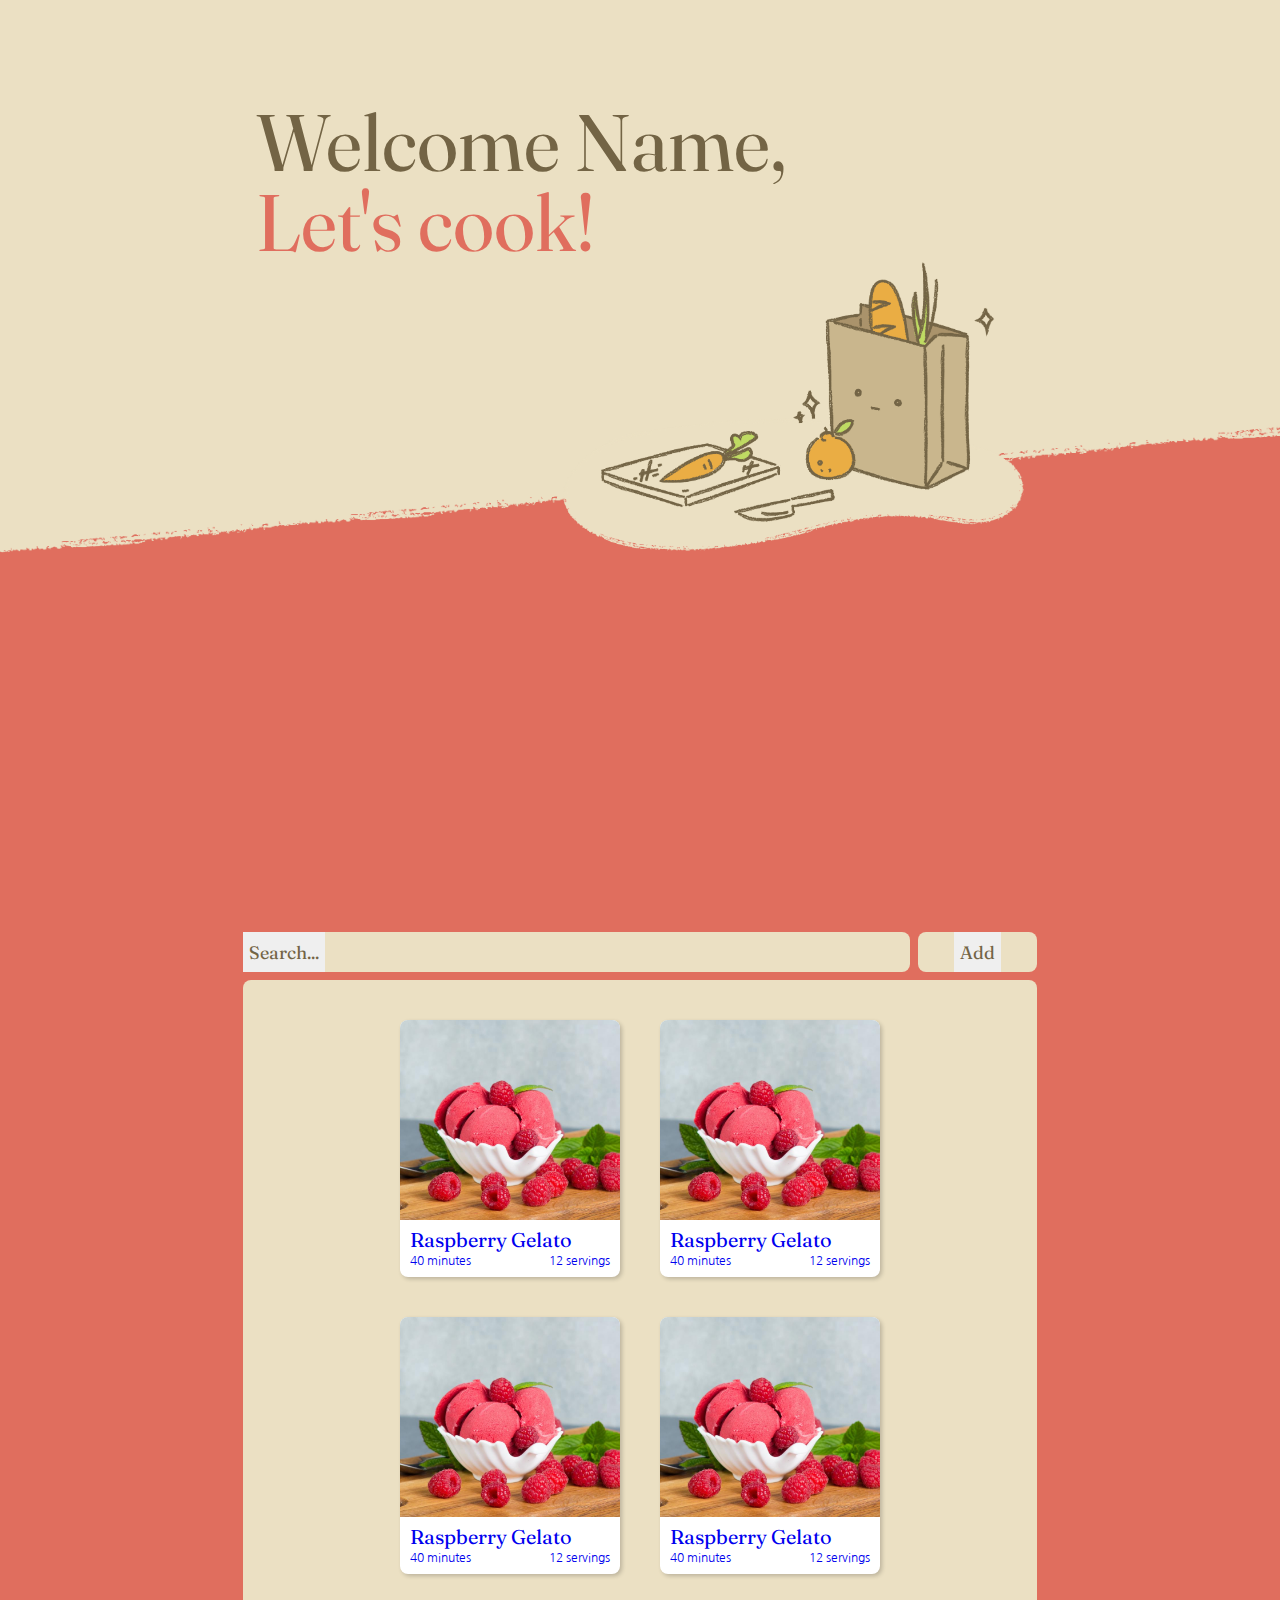
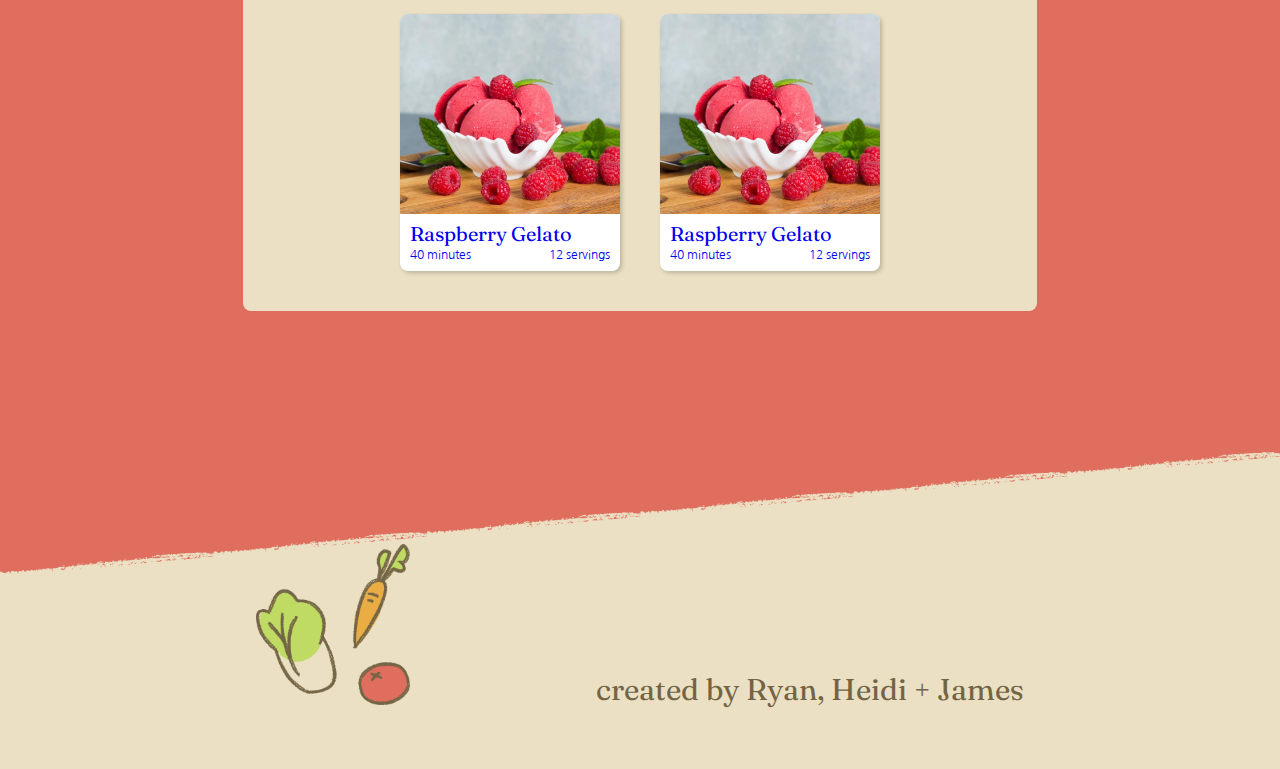
==== commit 0db5e1c8: "search bar and add button work-in-progress" ====
--- a/index.html
+++ b/index.html
@@ -30,9 +30,7 @@
     <br><br>
     <div id="searchaddbar">
         <div id="searchbar">
-            <div id="searchbutton">
-                <button class="button">Search...</button><br>
-            </div>
+            <button class="button">Search...</button><br>
         </div>
         <div id="addbutton">
             <button class="button" onclick="toggleAdd()">Add</button><br>
@@ -41,7 +39,7 @@
 
     <div id="cardgrid">
         <a href="recipe.html"> 
-            <div class="card">
+            <div class="card shadow">
                 <img class="cardimg" src="img/raspberryGelato.jpg" alt="Raspberry Gelato">
                 <div class="cardtext">
                     <div class="cardtitle">Raspberry Gelato</div>
@@ -52,56 +50,67 @@
                 </div> 
             </div>
         </a>
-        <div class="card">
-            <img class="cardimg" src="img/raspberryGelato.jpg" alt="Raspberry Gelato">
-            <div class="cardtext">
-                <div class="cardtitle">Raspberry Gelato</div>
-                <div class="cardinfo">
-                   <div>40 minutes</div> 
-                   <div>12 servings</div>
-                </div>
+        <a href="recipe.html"> 
+            <div class="card shadow">
+                <img class="cardimg" src="img/raspberryGelato.jpg" alt="Raspberry Gelato">
+                <div class="cardtext">
+                    <div class="cardtitle">Raspberry Gelato</div>
+                    <div class="cardinfo">
+                    <div>40 minutes</div> 
+                    <div>12 servings</div>
+                    </div>
+                </div> 
             </div>
-        </div>
-        <div class="card">
-            <img class="cardimg" src="img/raspberryGelato.jpg" alt="Raspberry Gelato">
-            <div class="cardtext">
-                <div class="cardtitle">Raspberry Gelato</div>
-                <div class="cardinfo">
-                   <div>40 minutes</div> 
-                   <div>12 servings</div>
-                </div>
+        </a>
+        <a href="recipe.html"> 
+            <div class="card shadow">
+                <img class="cardimg" src="img/raspberryGelato.jpg" alt="Raspberry Gelato">
+                <div class="cardtext">
+                    <div class="cardtitle">Raspberry Gelato</div>
+                    <div class="cardinfo">
+                    <div>40 minutes</div> 
+                    <div>12 servings</div>
+                    </div>
+                </div> 
             </div>
-        </div>
-        <div class="card">
-            <img class="cardimg" src="img/raspberryGelato.jpg" alt="Raspberry Gelato">
-            <div class="cardtext">
-                <div class="cardtitle">Raspberry Gelato</div>
-                <div class="cardinfo">
-                   <div>40 minutes</div> 
-                   <div>12 servings</div>
-                </div>
+        </a>
+        <a href="recipe.html"> 
+            <div class="card shadow">
+                <img class="cardimg" src="img/raspberryGelato.jpg" alt="Raspberry Gelato">
+                <div class="cardtext">
+                    <div class="cardtitle">Raspberry Gelato</div>
+                    <div class="cardinfo">
+                    <div>40 minutes</div> 
+                    <div>12 servings</div>
+                    </div>
+                </div> 
             </div>
-        </div>
-        <div class="card">
-            <img class="cardimg" src="img/raspberryGelato.jpg" alt="Raspberry Gelato">
-            <div class="cardtext">
-                <div class="cardtitle">Raspberry Gelato</div>
-                <div class="cardinfo">
-                   <div>40 minutes</div> 
-                   <div>12 servings</div>
-                </div>
+        </a>
+        <a href="recipe.html"> 
+            <div class="card shadow">
+                <img class="cardimg" src="img/raspberryGelato.jpg" alt="Raspberry Gelato">
+                <div class="cardtext">
+                    <div class="cardtitle">Raspberry Gelato</div>
+                    <div class="cardinfo">
+                    <div>40 minutes</div> 
+                    <div>12 servings</div>
+                    </div>
+                </div> 
             </div>
-        </div>
-        <div class="card">
-            <img class="cardimg" src="img/raspberryGelato.jpg" alt="Raspberry Gelato">
-            <div class="cardtext">
-                <div class="cardtitle">Raspberry Gelato</div>
-                <div class="cardinfo">
-                   <div>40 minutes</div> 
-                   <div>12 servings</div>
-                </div>
+        </a>
+        <a href="recipe.html"> 
+            <div class="card shadow">
+                <img class="cardimg" src="img/raspberryGelato.jpg" alt="Raspberry Gelato">
+                <div class="cardtext">
+                    <div class="cardtitle">Raspberry Gelato</div>
+                    <div class="cardinfo">
+                    <div>40 minutes</div> 
+                    <div>12 servings</div>
+                    </div>
+                </div> 
             </div>
-        </div>
+        </a>
+      
     </div>
 </div>
 <!-- Content End -->
--- a/css/style.css
+++ b/css/style.css
@@ -75,6 +75,10 @@
   text-decoration: none;
 }
 
+a:link {
+  text-decoration: none;
+}
+
 body, html {
     height: 100%;
     margin: 0;
@@ -125,29 +129,24 @@
 }
 
 #searchbar {
-    background: var(--beige);
-    width:84%;
-}
-
-#searchbutton {
-   font-size: 22px;
+  background: var(--beige);
+  width:84%;
+  border-radius: 8px;
 }
 
 .button {
-    font-size: 22px;
-    background-color: var(--beige);
-    border: none;
-    font-family: var(--title-font);
-    color: var(--brown);
+  height: 40px;
+  font-size: 18px;
+  border: none;
+  font-family: var(--title-font);
+  color: var(--brown);
 }
 
 #addbutton {
-    font-size: 22px;
-    background-color: var(--beige);
-    border: none;
-    font-family: var(--title-font);
-    width:15%;
-    text-align: center;
+  background-color: var(--beige);
+  width:15%;
+  text-align: center;
+  border-radius: 8px;
 }
 
 #cardgrid {
@@ -159,6 +158,7 @@
     margin-bottom: 1%;
     padding: 20px;
     justify-content: center;
+    border-radius: 8px;
 }
 
 #recipesummary {
@@ -170,6 +170,7 @@
   flex-direction: row;
   justify-content: space-between;
   border-radius: 8px;
+  flex-wrap: wrap;
 }
 
 #recipetitle {
@@ -191,6 +192,7 @@
 
 #instructions {
   margin-top:3%;
+  margin-bottom:3%;
   width:100%;
   background-color: var(--beige);
   height: auto;
@@ -312,11 +314,11 @@
 }
 
 .arrow-left:hover {
-  width: 0; 
-  height: 0; 
-  border-top: 20px solid transparent;
-  border-bottom: 20px solid transparent; 
   border-right: 30px solid var(--brown); 
+}
+
+.shadow {
+  box-shadow: 2px 2px 4px rgba(0, 0, 0, 0.2);
 }
 
 /* MOBILE *
